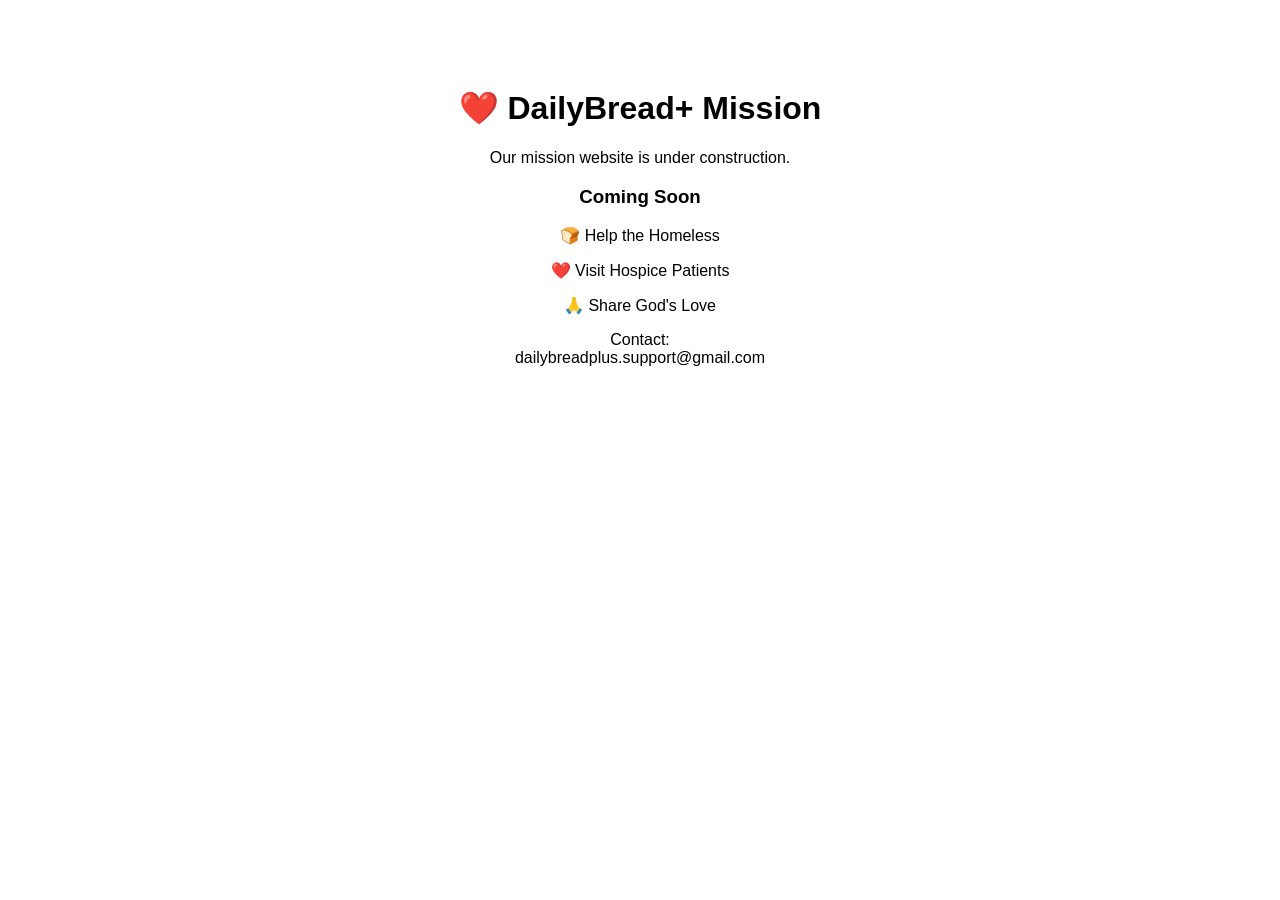
==== index.html @ 89cb9d7e "Create index.html" ====
<!DOCTYPE html>
<html>
<head>
    <title>DailyBread+ Mission</title>
</head>
<body style="font-family:Arial;text-align:center;padding:60px;">
    <h1>❤️ DailyBread+ Mission</h1>

    <p>Our mission website is under construction.</p>

    <h3>Coming Soon</h3>

    <p>🍞 Help the Homeless</p>
    <p>❤️ Visit Hospice Patients</p>
    <p>🙏 Share God's Love</p>

    <p>
        Contact:
        <br>
        dailybreadplus.support@gmail.com
    </p>
</body>
</html>
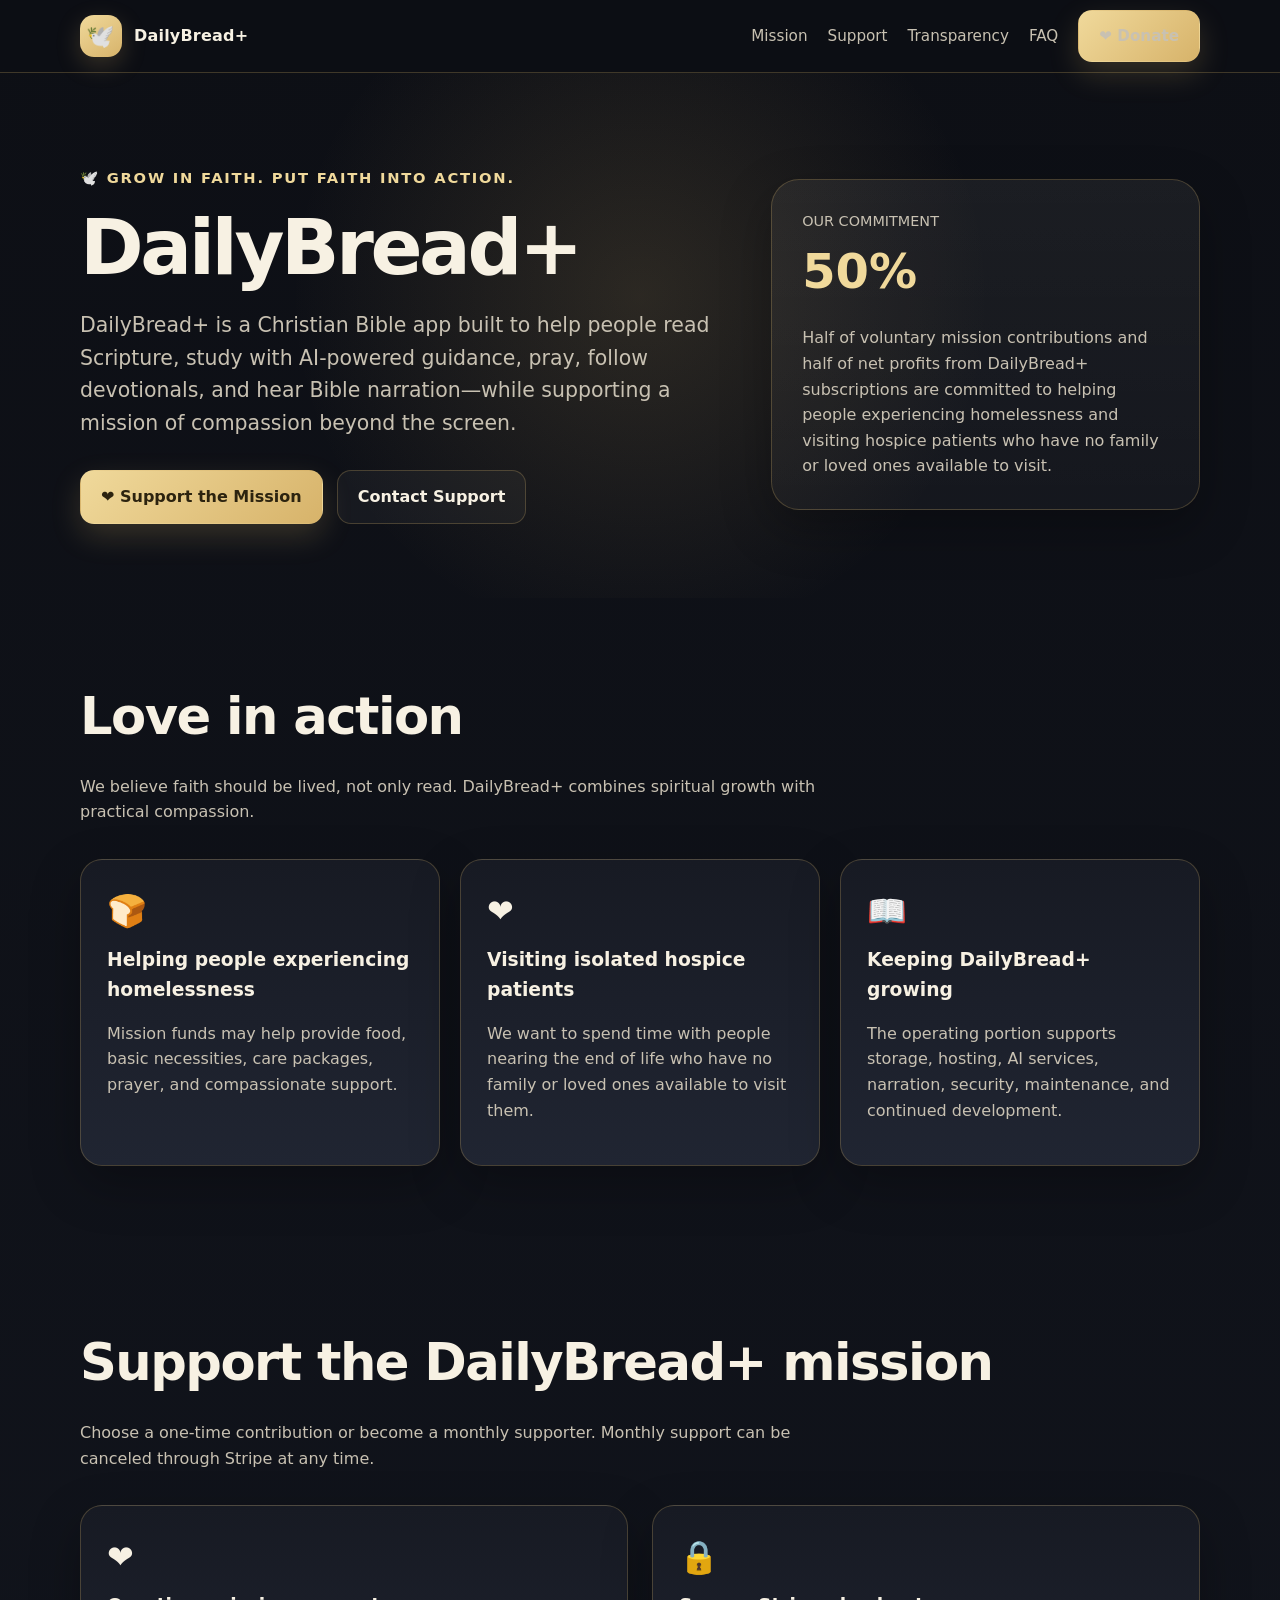
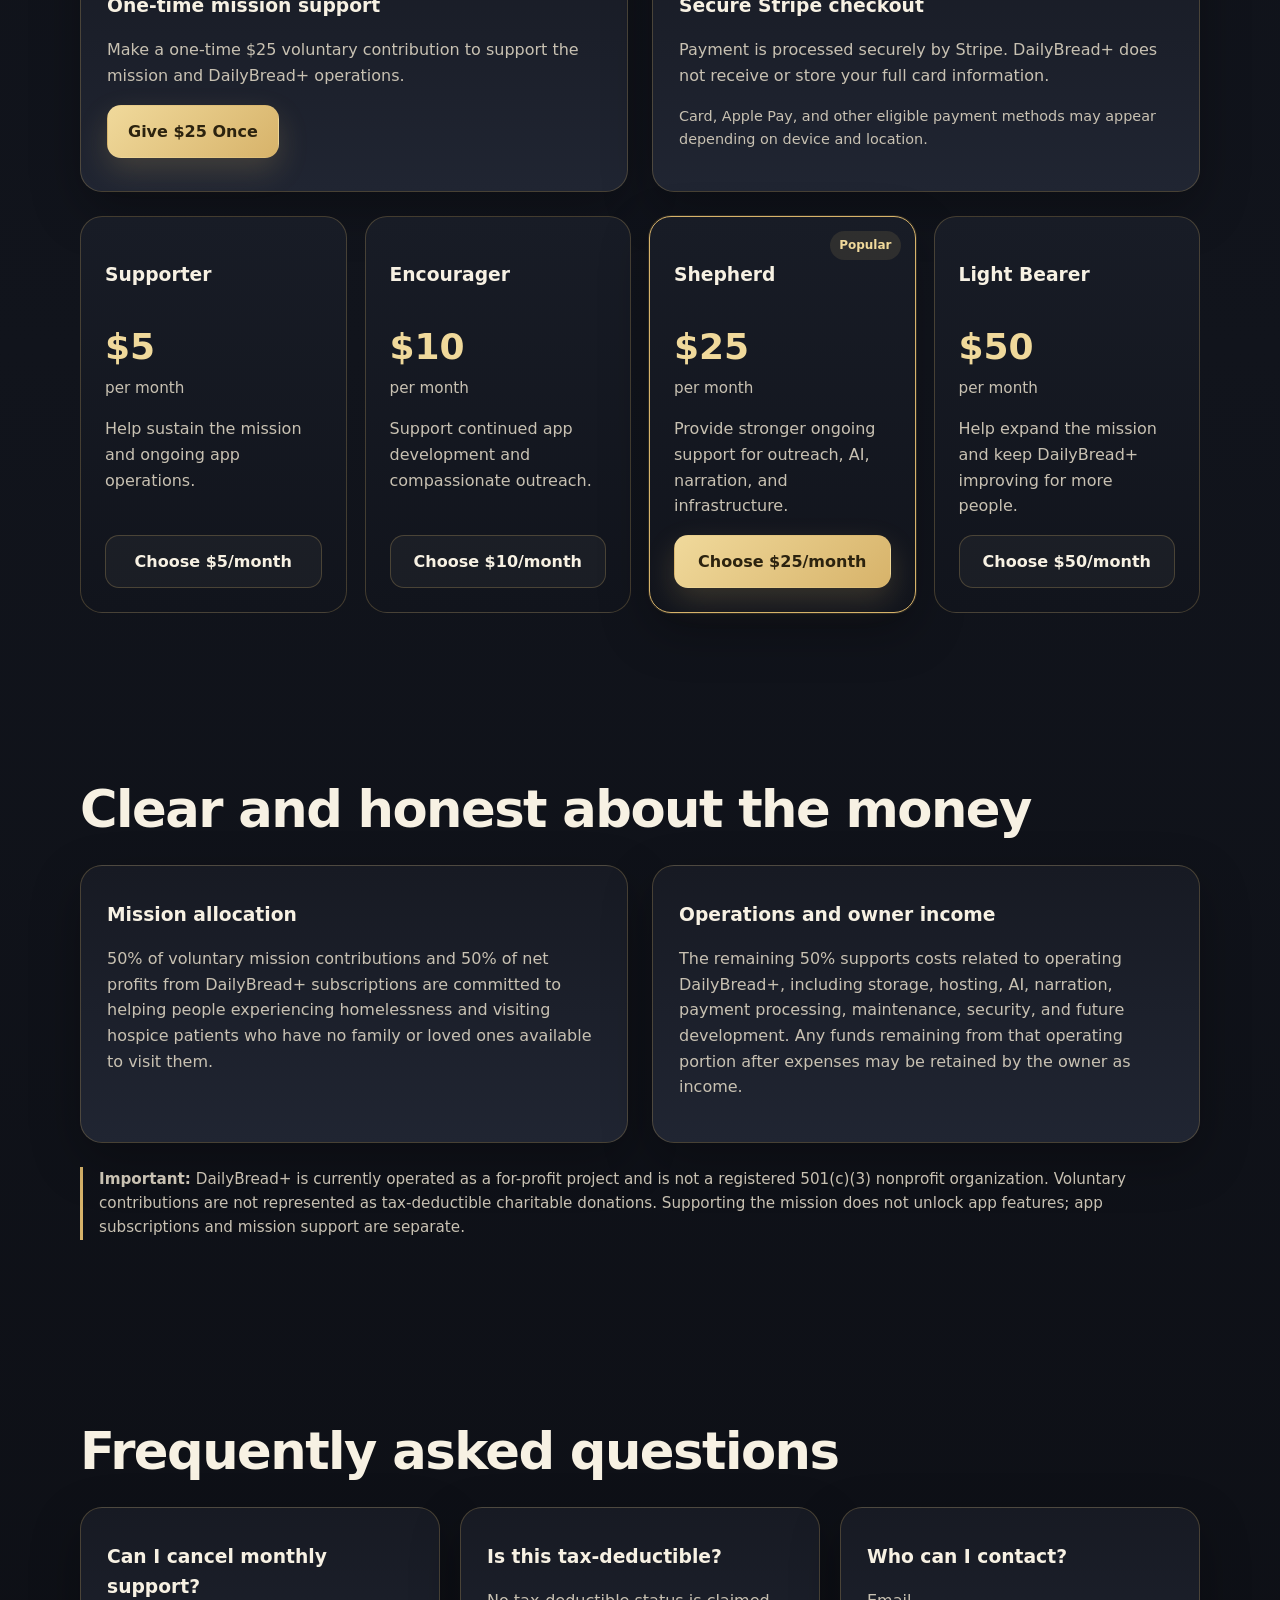
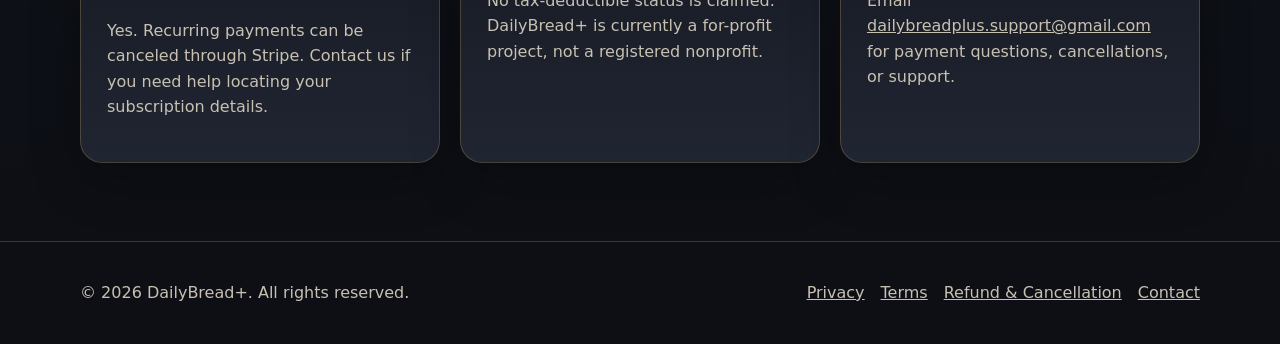
==== commit 54a53c78: "new" ====
--- a/index.html
+++ b/index.html
@@ -1,23 +1,111 @@
-<!DOCTYPE html>
-<html>
+<!doctype html>
+<html lang="en">
 <head>
-    <title>DailyBread+ Mission</title>
+  <meta charset="utf-8" />
+  <meta name="viewport" content="width=device-width,initial-scale=1" />
+  <meta name="description" content="DailyBread+ is a Christian Bible app with AI Bible study, guided devotionals, prayer tools, narration, and a mission to serve people experiencing homelessness and isolated hospice patients." />
+  <title>DailyBread+ | Faith in Action</title>
+  <link rel="stylesheet" href="styles.css" />
 </head>
-<body style="font-family:Arial;text-align:center;padding:60px;">
-    <h1>❤️ DailyBread+ Mission</h1>
+<body>
+<header class="nav">
+  <div class="container nav-inner">
+    <a class="brand" href="#top"><span class="brand-mark">🕊️</span><span>DailyBread+</span></a>
+    <nav class="nav-links" aria-label="Primary navigation">
+      <a href="#mission">Mission</a><a href="#support">Support</a><a href="#transparency">Transparency</a><a href="#faq">FAQ</a>
+      <a class="btn btn-primary" href="#support">❤️ Donate</a>
+    </nav>
+  </div>
+</header>
+<main id="top">
+  <section class="hero">
+    <div class="container hero-grid">
+      <div>
+        <div class="eyebrow">🕊️ Grow in faith. Put faith into action.</div>
+        <h1>DailyBread+</h1>
+        <p class="lead">DailyBread+ is a Christian Bible app built to help people read Scripture, study with AI-powered guidance, pray, follow devotionals, and hear Bible narration—while supporting a mission of compassion beyond the screen.</p>
+        <div class="hero-actions">
+          <a class="btn btn-primary" href="#support">❤️ Support the Mission</a>
+          <a class="btn btn-secondary" href="mailto:dailybreadplus.support@gmail.com">Contact Support</a>
+        </div>
+      </div>
+      <aside class="hero-card" aria-label="Mission commitment">
+        <div class="small">OUR COMMITMENT</div>
+        <div class="big">50%</div>
+        <p>Half of voluntary mission contributions and half of net profits from DailyBread+ subscriptions are committed to helping people experiencing homelessness and visiting hospice patients who have no family or loved ones available to visit.</p>
+      </aside>
+    </div>
+  </section>
 
-    <p>Our mission website is under construction.</p>
+  <section class="section" id="mission">
+    <div class="container">
+      <h2>Love in action</h2>
+      <p class="section-intro">We believe faith should be lived, not only read. DailyBread+ combines spiritual growth with practical compassion.</p>
+      <div class="grid-3">
+        <article class="card"><div class="icon">🍞</div><h3>Helping people experiencing homelessness</h3><p>Mission funds may help provide food, basic necessities, care packages, prayer, and compassionate support.</p></article>
+        <article class="card"><div class="icon">❤️</div><h3>Visiting isolated hospice patients</h3><p>We want to spend time with people nearing the end of life who have no family or loved ones available to visit them.</p></article>
+        <article class="card"><div class="icon">📖</div><h3>Keeping DailyBread+ growing</h3><p>The operating portion supports storage, hosting, AI services, narration, security, maintenance, and continued development.</p></article>
+      </div>
+    </div>
+  </section>
 
-    <h3>Coming Soon</h3>
+  <section class="section" id="support">
+    <div class="container">
+      <h2>Support the DailyBread+ mission</h2>
+      <p class="section-intro">Choose a one-time contribution or become a monthly supporter. Monthly support can be canceled through Stripe at any time.</p>
 
-    <p>🍞 Help the Homeless</p>
-    <p>❤️ Visit Hospice Patients</p>
-    <p>🙏 Share God's Love</p>
+      <div class="split" style="margin-bottom:24px">
+        <article class="card">
+          <div class="icon">❤️</div>
+          <h3>One-time mission support</h3>
+          <p>Make a one-time $25 voluntary contribution to support the mission and DailyBread+ operations.</p>
+          <a class="btn btn-primary" href="https://buy.stripe.com/14AfZh9ywflQ6AN3IS24005" target="_blank" rel="noopener">Give $25 Once</a>
+        </article>
+        <article class="card">
+          <div class="icon">🔒</div>
+          <h3>Secure Stripe checkout</h3>
+          <p>Payment is processed securely by Stripe. DailyBread+ does not receive or store your full card information.</p>
+          <p class="small">Card, Apple Pay, and other eligible payment methods may appear depending on device and location.</p>
+        </article>
+      </div>
 
-    <p>
-        Contact:
-        <br>
-        dailybreadplus.support@gmail.com
-    </p>
+      <div class="support-grid">
+        <article class="price-card"><h3>Supporter</h3><div class="price">$5</div><div class="period">per month</div><p>Help sustain the mission and ongoing app operations.</p><a class="btn btn-secondary" href="https://buy.stripe.com/00wbJ19yw4Hc2kx0wG24000" target="_blank" rel="noopener">Choose $5/month</a></article>
+        <article class="price-card"><h3>Encourager</h3><div class="price">$10</div><div class="period">per month</div><p>Support continued app development and compassionate outreach.</p><a class="btn btn-secondary" href="https://buy.stripe.com/5kQ7sL3a82z46AN6V424004" target="_blank" rel="noopener">Choose $10/month</a></article>
+        <article class="price-card featured"><span class="badge">Popular</span><h3>Shepherd</h3><div class="price">$25</div><div class="period">per month</div><p>Provide stronger ongoing support for outreach, AI, narration, and infrastructure.</p><a class="btn btn-primary" href="https://buy.stripe.com/9B63cv5ig4Hc8IV7Z824003" target="_blank" rel="noopener">Choose $25/month</a></article>
+        <article class="price-card"><h3>Light Bearer</h3><div class="price">$50</div><div class="period">per month</div><p>Help expand the mission and keep DailyBread+ improving for more people.</p><a class="btn btn-secondary" href="https://buy.stripe.com/00w3cv7qogpUaR3enw24001" target="_blank" rel="noopener">Choose $50/month</a></article>
+      </div>
+    </div>
+  </section>
+
+  <section class="section" id="transparency">
+    <div class="container">
+      <h2>Clear and honest about the money</h2>
+      <div class="split">
+        <article class="card"><h3>Mission allocation</h3><p>50% of voluntary mission contributions and 50% of net profits from DailyBread+ subscriptions are committed to helping people experiencing homelessness and visiting hospice patients who have no family or loved ones available to visit them.</p></article>
+        <article class="card"><h3>Operations and owner income</h3><p>The remaining 50% supports costs related to operating DailyBread+, including storage, hosting, AI, narration, payment processing, maintenance, security, and future development. Any funds remaining from that operating portion after expenses may be retained by the owner as income.</p></article>
+      </div>
+      <p class="disclosure" style="margin-top:24px"><strong>Important:</strong> DailyBread+ is currently operated as a for-profit project and is not a registered 501(c)(3) nonprofit organization. Voluntary contributions are not represented as tax-deductible charitable donations. Supporting the mission does not unlock app features; app subscriptions and mission support are separate.</p>
+    </div>
+  </section>
+
+  <section class="section" id="faq">
+    <div class="container">
+      <h2>Frequently asked questions</h2>
+      <div class="grid-3">
+        <article class="card"><h3>Can I cancel monthly support?</h3><p>Yes. Recurring payments can be canceled through Stripe. Contact us if you need help locating your subscription details.</p></article>
+        <article class="card"><h3>Is this tax-deductible?</h3><p>No tax-deductible status is claimed. DailyBread+ is currently a for-profit project, not a registered nonprofit.</p></article>
+        <article class="card"><h3>Who can I contact?</h3><p>Email <a href="mailto:dailybreadplus.support@gmail.com">dailybreadplus.support@gmail.com</a> for payment questions, cancellations, or support.</p></article>
+      </div>
+    </div>
+  </section>
+</main>
+<footer class="footer">
+  <div class="container footer-inner">
+    <div>© <span id="year"></span> DailyBread+. All rights reserved.</div>
+    <div class="footer-links"><a href="privacy.html">Privacy</a><a href="terms.html">Terms</a><a href="refunds.html">Refund & Cancellation</a><a href="mailto:dailybreadplus.support@gmail.com">Contact</a></div>
+  </div>
+</footer>
+<script src="script.js"></script>
 </body>
 </html>
--- a/styles.css
+++ b/styles.css
@@ -0,0 +1,63 @@
+:root{
+  --bg:#0f1117;
+  --panel:#171a23;
+  --panel2:#202532;
+  --text:#f7f1e3;
+  --muted:#c8c1b2;
+  --gold:#d7b36a;
+  --gold2:#f0d99b;
+  --line:rgba(215,179,106,.25);
+  --danger:#ffb4a2;
+  --shadow:0 18px 50px rgba(0,0,0,.28);
+}
+*{box-sizing:border-box}
+html{scroll-behavior:smooth}
+body{margin:0;font-family:Inter,ui-sans-serif,system-ui,-apple-system,BlinkMacSystemFont,"Segoe UI",sans-serif;background:linear-gradient(180deg,#0d0f15 0%,#11141c 55%,#0d0f15 100%);color:var(--text);line-height:1.6}
+a{color:inherit}
+.container{width:min(1120px,calc(100% - 32px));margin:auto}
+.nav{position:sticky;top:0;z-index:20;background:rgba(13,15,21,.88);backdrop-filter:blur(14px);border-bottom:1px solid var(--line)}
+.nav-inner{display:flex;align-items:center;justify-content:space-between;min-height:72px;gap:20px}
+.brand{display:flex;align-items:center;gap:12px;text-decoration:none;font-weight:800;letter-spacing:.2px}
+.brand-mark{width:42px;height:42px;border-radius:14px;display:grid;place-items:center;background:linear-gradient(145deg,var(--gold2),var(--gold));color:#3a2d13;font-size:23px;box-shadow:0 8px 24px rgba(215,179,106,.22)}
+.nav-links{display:flex;gap:20px;align-items:center}
+.nav-links a{text-decoration:none;color:var(--muted);font-size:.95rem}
+.nav-links a:hover{color:var(--text)}
+.btn{display:inline-flex;align-items:center;justify-content:center;gap:9px;padding:13px 20px;border-radius:14px;text-decoration:none;font-weight:800;border:1px solid transparent;transition:.2s transform,.2s background,.2s border-color}
+.btn:hover{transform:translateY(-2px)}
+.btn-primary{background:linear-gradient(135deg,var(--gold2),var(--gold));color:#2c230f;box-shadow:0 12px 30px rgba(215,179,106,.2)}
+.btn-secondary{background:rgba(255,255,255,.04);border-color:var(--line);color:var(--text)}
+.hero{padding:92px 0 74px;position:relative;overflow:hidden}
+.hero:before{content:"";position:absolute;inset:-30% auto auto 50%;transform:translateX(-50%);width:760px;height:760px;border-radius:50%;background:radial-gradient(circle,rgba(215,179,106,.15),transparent 65%);pointer-events:none}
+.hero-grid{display:grid;grid-template-columns:1.2fr .8fr;gap:48px;align-items:center;position:relative}
+.eyebrow{display:inline-flex;align-items:center;gap:8px;color:var(--gold2);font-weight:800;font-size:.92rem;text-transform:uppercase;letter-spacing:.12em}
+h1{font-size:clamp(2.6rem,6vw,5.6rem);line-height:1.02;margin:18px 0 22px;letter-spacing:-.045em}
+.lead{font-size:clamp(1.06rem,2vw,1.28rem);color:var(--muted);max-width:760px}
+.hero-actions{display:flex;flex-wrap:wrap;gap:14px;margin-top:30px}
+.hero-card{background:linear-gradient(180deg,rgba(255,255,255,.06),rgba(255,255,255,.03));border:1px solid var(--line);border-radius:28px;padding:30px;box-shadow:var(--shadow)}
+.hero-card .big{font-size:3rem;font-weight:900;color:var(--gold2)}
+.hero-card p{color:var(--muted);margin-bottom:0}
+.section{padding:78px 0}
+.section h2{font-size:clamp(2rem,4vw,3.2rem);margin:0 0 14px;letter-spacing:-.03em}
+.section-intro{color:var(--muted);max-width:760px;margin-bottom:34px}
+.grid-3{display:grid;grid-template-columns:repeat(3,1fr);gap:20px}
+.card{background:linear-gradient(180deg,var(--panel),var(--panel2));border:1px solid var(--line);border-radius:22px;padding:26px;box-shadow:var(--shadow)}
+.card h3{margin-top:8px;margin-bottom:8px}
+.card p{color:var(--muted)}
+.icon{font-size:2rem}
+.notice{border:1px solid rgba(215,179,106,.4);background:rgba(215,179,106,.08);border-radius:18px;padding:18px 20px;color:#f4e7c5}
+.split{display:grid;grid-template-columns:1fr 1fr;gap:24px}
+.support-grid{display:grid;grid-template-columns:repeat(4,1fr);gap:18px}
+.price-card{position:relative;background:linear-gradient(180deg,#181c26,#11141c);border:1px solid var(--line);border-radius:22px;padding:24px;display:flex;flex-direction:column;min-height:310px}
+.price-card.featured{border-color:var(--gold);box-shadow:0 0 0 1px rgba(215,179,106,.15),var(--shadow)}
+.badge{position:absolute;top:14px;right:14px;padding:5px 9px;border-radius:999px;background:rgba(215,179,106,.12);color:var(--gold2);font-size:.75rem;font-weight:800}
+.price{font-size:2.25rem;font-weight:900;margin:10px 0 0;color:var(--gold2)}
+.period{color:var(--muted);font-size:.95rem}
+.price-card p{color:var(--muted);flex:1}
+.disclosure{font-size:.95rem;color:var(--muted);border-left:3px solid var(--gold);padding-left:16px}
+.footer{border-top:1px solid var(--line);padding:38px 0;color:var(--muted)}
+.footer-inner{display:flex;justify-content:space-between;gap:24px;flex-wrap:wrap}
+.footer-links{display:flex;gap:16px;flex-wrap:wrap}
+.legal{padding:70px 0}.legal h1{font-size:clamp(2.2rem,5vw,4rem)}.legal h2{margin-top:36px}.legal p,.legal li{color:var(--muted)}
+.small{font-size:.9rem;color:var(--muted)}
+@media (max-width:920px){.hero-grid,.split{grid-template-columns:1fr}.support-grid{grid-template-columns:repeat(2,1fr)}.grid-3{grid-template-columns:1fr}.nav-links a:not(.btn){display:none}}
+@media (max-width:620px){.support-grid{grid-template-columns:1fr}.hero{padding-top:64px}.hero-actions{flex-direction:column}.btn{width:100%}.nav-inner{min-height:64px}.hero-card{padding:22px}}
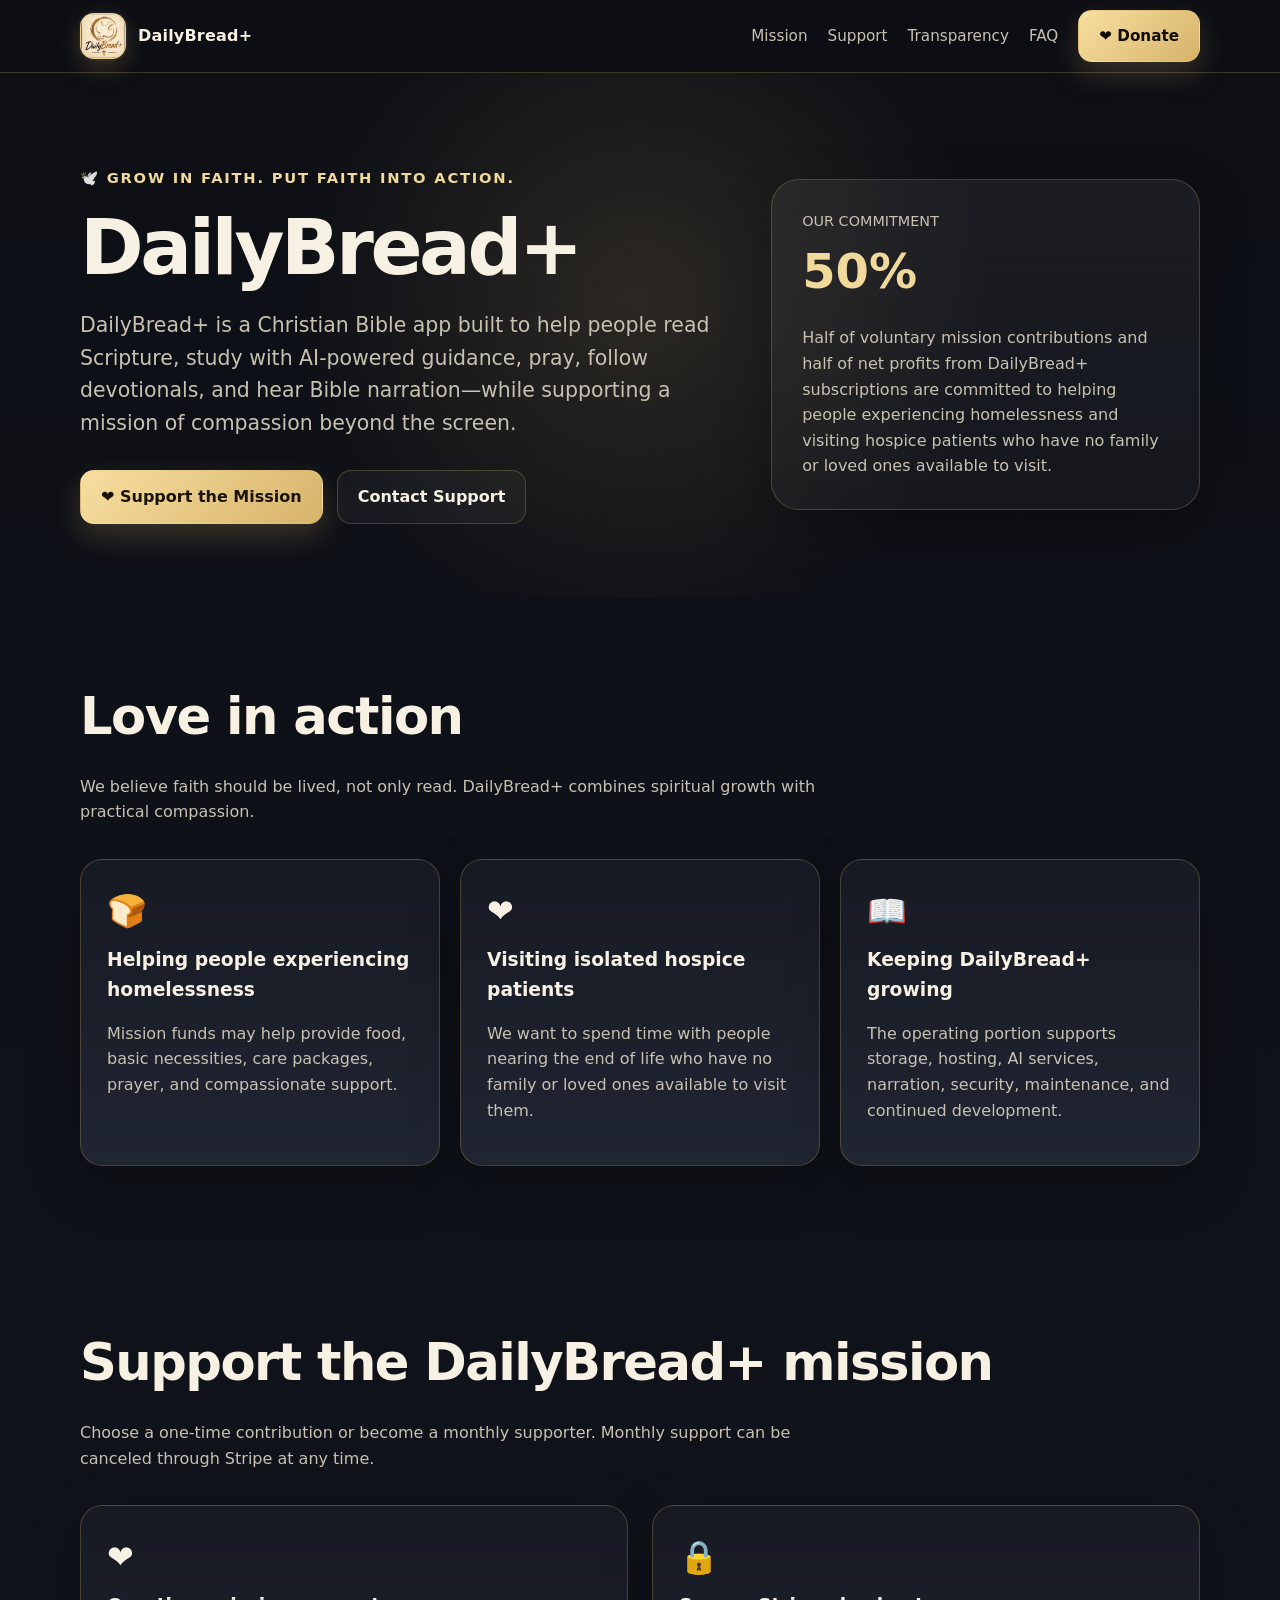
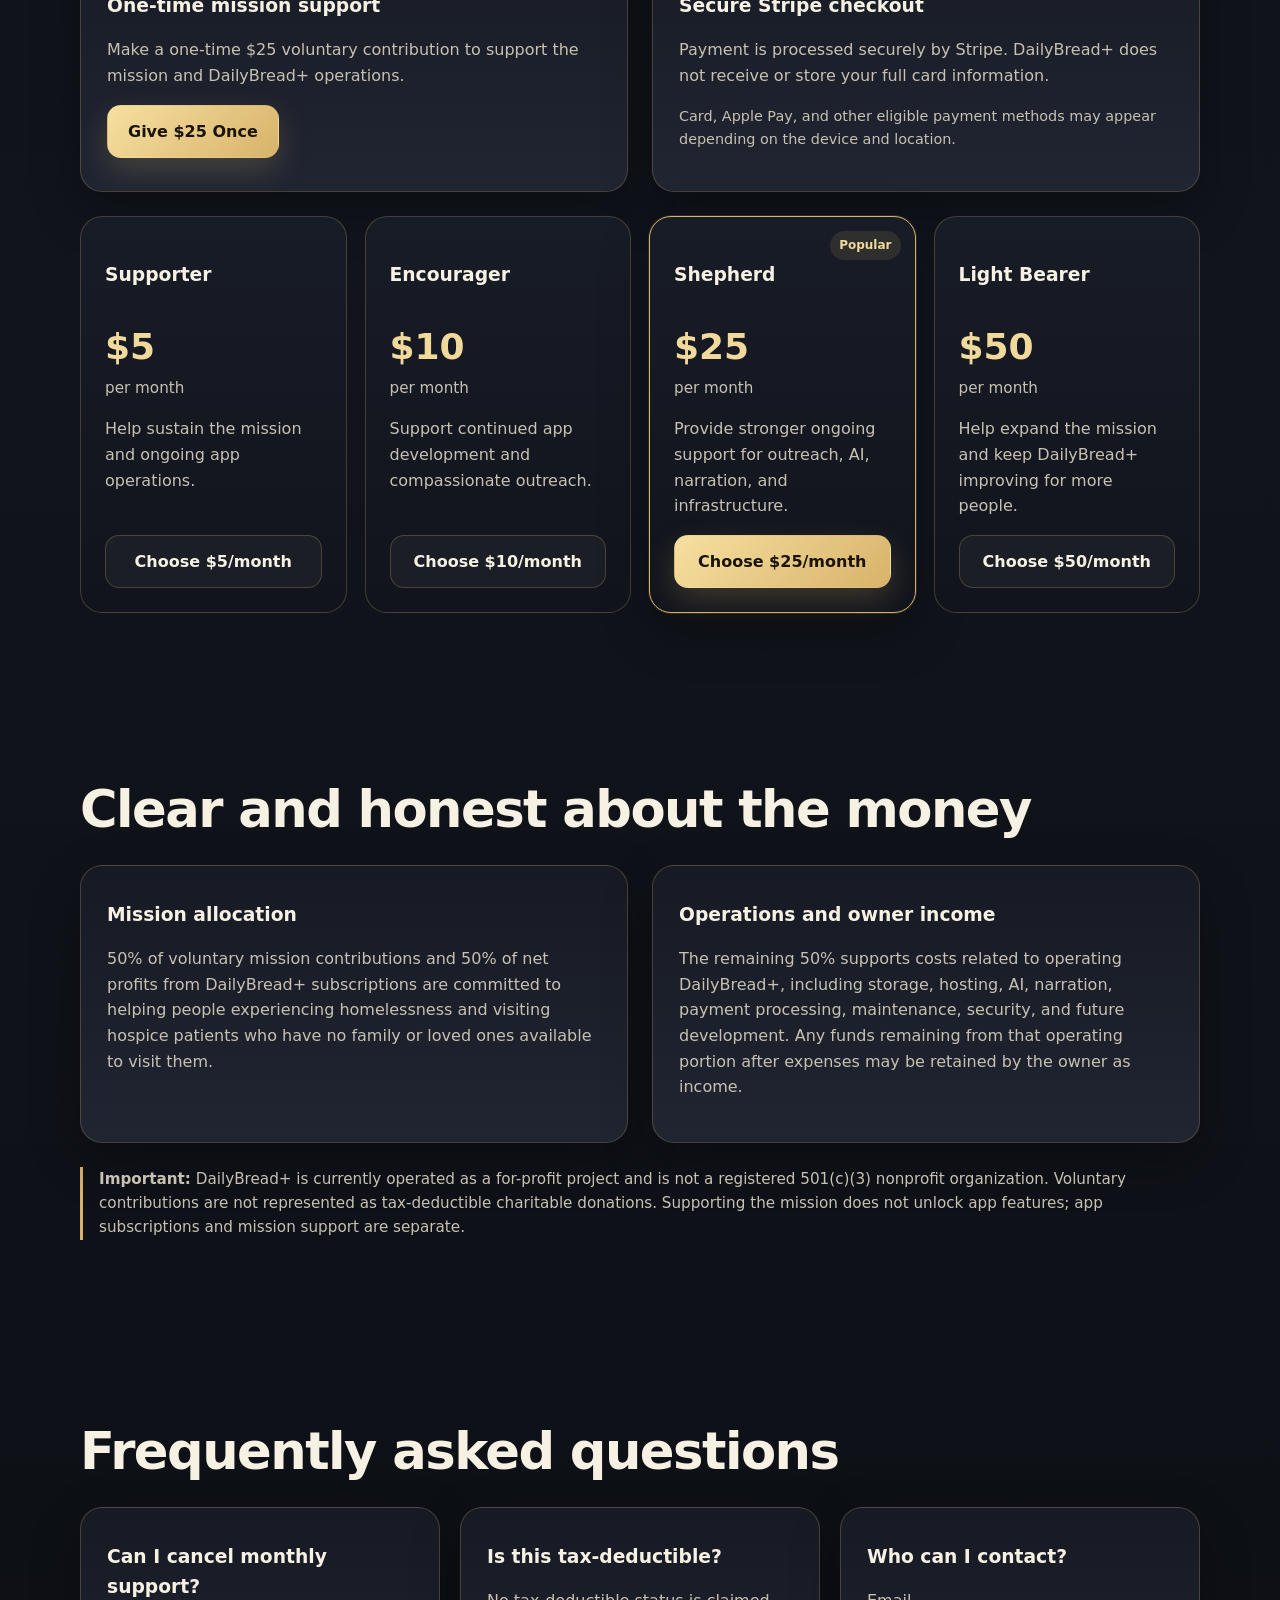
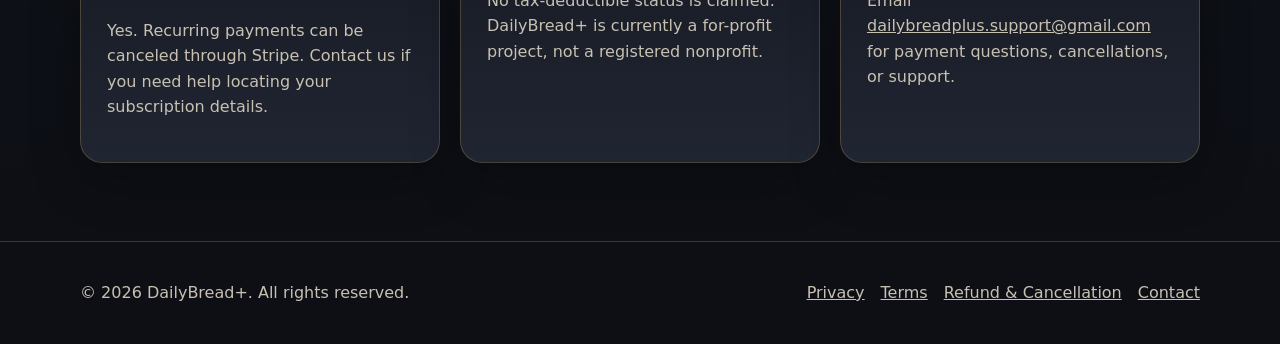
==== commit 338ca68b: "new" ====
--- a/index.html
+++ b/index.html
@@ -2,110 +2,398 @@
 <html lang="en">
 <head>
   <meta charset="utf-8" />
-  <meta name="viewport" content="width=device-width,initial-scale=1" />
-  <meta name="description" content="DailyBread+ is a Christian Bible app with AI Bible study, guided devotionals, prayer tools, narration, and a mission to serve people experiencing homelessness and isolated hospice patients." />
+
+  <meta
+    name="viewport"
+    content="width=device-width, initial-scale=1"
+  />
+
+  <meta
+    name="description"
+    content="DailyBread+ is a Christian Bible app with AI Bible study, guided devotionals, prayer tools, narration, and a mission to serve people experiencing homelessness and isolated hospice patients."
+  />
+
   <title>DailyBread+ | Faith in Action</title>
+
+  <link rel="icon" type="image/png" href="assets/dailybreadplus-icon.png" />
+  <link rel="apple-touch-icon" href="assets/dailybreadplus-icon.png" />
+
   <link rel="stylesheet" href="styles.css" />
 </head>
+
 <body>
 <header class="nav">
   <div class="container nav-inner">
-    <a class="brand" href="#top"><span class="brand-mark">🕊️</span><span>DailyBread+</span></a>
+
+    <a class="brand" href="#top" aria-label="DailyBread+ home">
+      <img
+        class="brand-logo"
+        src="assets/dailybreadplus-icon.png"
+        alt="DailyBread+ app icon"
+      />
+
+      <span>DailyBread+</span>
+    </a>
+
     <nav class="nav-links" aria-label="Primary navigation">
-      <a href="#mission">Mission</a><a href="#support">Support</a><a href="#transparency">Transparency</a><a href="#faq">FAQ</a>
-      <a class="btn btn-primary" href="#support">❤️ Donate</a>
+      <a href="#mission">Mission</a>
+      <a href="#support">Support</a>
+      <a href="#transparency">Transparency</a>
+      <a href="#faq">FAQ</a>
+
+      <a class="btn btn-primary nav-donate-button" href="#support">
+        ❤️ Donate
+      </a>
     </nav>
+
   </div>
 </header>
+
 <main id="top">
+
   <section class="hero">
     <div class="container hero-grid">
+
       <div>
-        <div class="eyebrow">🕊️ Grow in faith. Put faith into action.</div>
+        <div class="eyebrow">
+          🕊️ Grow in faith. Put faith into action.
+        </div>
+
         <h1>DailyBread+</h1>
-        <p class="lead">DailyBread+ is a Christian Bible app built to help people read Scripture, study with AI-powered guidance, pray, follow devotionals, and hear Bible narration—while supporting a mission of compassion beyond the screen.</p>
+
+        <p class="lead">
+          DailyBread+ is a Christian Bible app built to help people read
+          Scripture, study with AI-powered guidance, pray, follow devotionals,
+          and hear Bible narration—while supporting a mission of compassion
+          beyond the screen.
+        </p>
+
         <div class="hero-actions">
-          <a class="btn btn-primary" href="#support">❤️ Support the Mission</a>
-          <a class="btn btn-secondary" href="mailto:dailybreadplus.support@gmail.com">Contact Support</a>
+          <a class="btn btn-primary" href="#support">
+            ❤️ Support the Mission
+          </a>
+
+          <a
+            class="btn btn-secondary"
+            href="mailto:dailybreadplus.support@gmail.com"
+          >
+            Contact Support
+          </a>
         </div>
       </div>
+
       <aside class="hero-card" aria-label="Mission commitment">
         <div class="small">OUR COMMITMENT</div>
+
         <div class="big">50%</div>
-        <p>Half of voluntary mission contributions and half of net profits from DailyBread+ subscriptions are committed to helping people experiencing homelessness and visiting hospice patients who have no family or loved ones available to visit.</p>
+
+        <p>
+          Half of voluntary mission contributions and half of net profits
+          from DailyBread+ subscriptions are committed to helping people
+          experiencing homelessness and visiting hospice patients who have
+          no family or loved ones available to visit.
+        </p>
       </aside>
+
     </div>
   </section>
 
   <section class="section" id="mission">
     <div class="container">
+
       <h2>Love in action</h2>
-      <p class="section-intro">We believe faith should be lived, not only read. DailyBread+ combines spiritual growth with practical compassion.</p>
+
+      <p class="section-intro">
+        We believe faith should be lived, not only read. DailyBread+ combines
+        spiritual growth with practical compassion.
+      </p>
+
       <div class="grid-3">
-        <article class="card"><div class="icon">🍞</div><h3>Helping people experiencing homelessness</h3><p>Mission funds may help provide food, basic necessities, care packages, prayer, and compassionate support.</p></article>
-        <article class="card"><div class="icon">❤️</div><h3>Visiting isolated hospice patients</h3><p>We want to spend time with people nearing the end of life who have no family or loved ones available to visit them.</p></article>
-        <article class="card"><div class="icon">📖</div><h3>Keeping DailyBread+ growing</h3><p>The operating portion supports storage, hosting, AI services, narration, security, maintenance, and continued development.</p></article>
+
+        <article class="card">
+          <div class="icon">🍞</div>
+
+          <h3>Helping people experiencing homelessness</h3>
+
+          <p>
+            Mission funds may help provide food, basic necessities, care
+            packages, prayer, and compassionate support.
+          </p>
+        </article>
+
+        <article class="card">
+          <div class="icon">❤️</div>
+
+          <h3>Visiting isolated hospice patients</h3>
+
+          <p>
+            We want to spend time with people nearing the end of life who have
+            no family or loved ones available to visit them.
+          </p>
+        </article>
+
+        <article class="card">
+          <div class="icon">📖</div>
+
+          <h3>Keeping DailyBread+ growing</h3>
+
+          <p>
+            The operating portion supports storage, hosting, AI services,
+            narration, security, maintenance, and continued development.
+          </p>
+        </article>
+
       </div>
     </div>
   </section>
 
   <section class="section" id="support">
     <div class="container">
+
       <h2>Support the DailyBread+ mission</h2>
-      <p class="section-intro">Choose a one-time contribution or become a monthly supporter. Monthly support can be canceled through Stripe at any time.</p>
-
-      <div class="split" style="margin-bottom:24px">
+
+      <p class="section-intro">
+        Choose a one-time contribution or become a monthly supporter.
+        Monthly support can be canceled through Stripe at any time.
+      </p>
+
+      <div class="split support-top">
+
         <article class="card">
           <div class="icon">❤️</div>
+
           <h3>One-time mission support</h3>
-          <p>Make a one-time $25 voluntary contribution to support the mission and DailyBread+ operations.</p>
-          <a class="btn btn-primary" href="https://buy.stripe.com/14AfZh9ywflQ6AN3IS24005" target="_blank" rel="noopener">Give $25 Once</a>
-        </article>
+
+          <p>
+            Make a one-time $25 voluntary contribution to support the mission
+            and DailyBread+ operations.
+          </p>
+
+          <a
+            class="btn btn-primary"
+            href="https://buy.stripe.com/14AfZh9ywflQ6AN3IS24005"
+            target="_blank"
+            rel="noopener noreferrer"
+          >
+            Give $25 Once
+          </a>
+        </article>
+
         <article class="card">
           <div class="icon">🔒</div>
+
           <h3>Secure Stripe checkout</h3>
-          <p>Payment is processed securely by Stripe. DailyBread+ does not receive or store your full card information.</p>
-          <p class="small">Card, Apple Pay, and other eligible payment methods may appear depending on device and location.</p>
-        </article>
+
+          <p>
+            Payment is processed securely by Stripe. DailyBread+ does not
+            receive or store your full card information.
+          </p>
+
+          <p class="small">
+            Card, Apple Pay, and other eligible payment methods may appear
+            depending on the device and location.
+          </p>
+        </article>
+
       </div>
 
       <div class="support-grid">
-        <article class="price-card"><h3>Supporter</h3><div class="price">$5</div><div class="period">per month</div><p>Help sustain the mission and ongoing app operations.</p><a class="btn btn-secondary" href="https://buy.stripe.com/00wbJ19yw4Hc2kx0wG24000" target="_blank" rel="noopener">Choose $5/month</a></article>
-        <article class="price-card"><h3>Encourager</h3><div class="price">$10</div><div class="period">per month</div><p>Support continued app development and compassionate outreach.</p><a class="btn btn-secondary" href="https://buy.stripe.com/5kQ7sL3a82z46AN6V424004" target="_blank" rel="noopener">Choose $10/month</a></article>
-        <article class="price-card featured"><span class="badge">Popular</span><h3>Shepherd</h3><div class="price">$25</div><div class="period">per month</div><p>Provide stronger ongoing support for outreach, AI, narration, and infrastructure.</p><a class="btn btn-primary" href="https://buy.stripe.com/9B63cv5ig4Hc8IV7Z824003" target="_blank" rel="noopener">Choose $25/month</a></article>
-        <article class="price-card"><h3>Light Bearer</h3><div class="price">$50</div><div class="period">per month</div><p>Help expand the mission and keep DailyBread+ improving for more people.</p><a class="btn btn-secondary" href="https://buy.stripe.com/00w3cv7qogpUaR3enw24001" target="_blank" rel="noopener">Choose $50/month</a></article>
+
+        <article class="price-card">
+          <h3>Supporter</h3>
+
+          <div class="price">$5</div>
+          <div class="period">per month</div>
+
+          <p>
+            Help sustain the mission and ongoing app operations.
+          </p>
+
+          <a
+            class="btn btn-secondary"
+            href="https://buy.stripe.com/00wbJ19yw4Hc2kx0wG24000"
+            target="_blank"
+            rel="noopener noreferrer"
+          >
+            Choose $5/month
+          </a>
+        </article>
+
+        <article class="price-card">
+          <h3>Encourager</h3>
+
+          <div class="price">$10</div>
+          <div class="period">per month</div>
+
+          <p>
+            Support continued app development and compassionate outreach.
+          </p>
+
+          <a
+            class="btn btn-secondary"
+            href="https://buy.stripe.com/5kQ7sL3a82z46AN6V424004"
+            target="_blank"
+            rel="noopener noreferrer"
+          >
+            Choose $10/month
+          </a>
+        </article>
+
+        <article class="price-card featured">
+          <span class="badge">Popular</span>
+
+          <h3>Shepherd</h3>
+
+          <div class="price">$25</div>
+          <div class="period">per month</div>
+
+          <p>
+            Provide stronger ongoing support for outreach, AI, narration,
+            and infrastructure.
+          </p>
+
+          <a
+            class="btn btn-primary"
+            href="https://buy.stripe.com/9B63cv5ig4Hc8IV7Z824003"
+            target="_blank"
+            rel="noopener noreferrer"
+          >
+            Choose $25/month
+          </a>
+        </article>
+
+        <article class="price-card">
+          <h3>Light Bearer</h3>
+
+          <div class="price">$50</div>
+          <div class="period">per month</div>
+
+          <p>
+            Help expand the mission and keep DailyBread+ improving for more
+            people.
+          </p>
+
+          <a
+            class="btn btn-secondary"
+            href="https://buy.stripe.com/00w3cv7qogpUaR3enw24001"
+            target="_blank"
+            rel="noopener noreferrer"
+          >
+            Choose $50/month
+          </a>
+        </article>
+
       </div>
     </div>
   </section>
 
   <section class="section" id="transparency">
     <div class="container">
+
       <h2>Clear and honest about the money</h2>
+
       <div class="split">
-        <article class="card"><h3>Mission allocation</h3><p>50% of voluntary mission contributions and 50% of net profits from DailyBread+ subscriptions are committed to helping people experiencing homelessness and visiting hospice patients who have no family or loved ones available to visit them.</p></article>
-        <article class="card"><h3>Operations and owner income</h3><p>The remaining 50% supports costs related to operating DailyBread+, including storage, hosting, AI, narration, payment processing, maintenance, security, and future development. Any funds remaining from that operating portion after expenses may be retained by the owner as income.</p></article>
-      </div>
-      <p class="disclosure" style="margin-top:24px"><strong>Important:</strong> DailyBread+ is currently operated as a for-profit project and is not a registered 501(c)(3) nonprofit organization. Voluntary contributions are not represented as tax-deductible charitable donations. Supporting the mission does not unlock app features; app subscriptions and mission support are separate.</p>
+
+        <article class="card">
+          <h3>Mission allocation</h3>
+
+          <p>
+            50% of voluntary mission contributions and 50% of net profits
+            from DailyBread+ subscriptions are committed to helping people
+            experiencing homelessness and visiting hospice patients who have
+            no family or loved ones available to visit them.
+          </p>
+        </article>
+
+        <article class="card">
+          <h3>Operations and owner income</h3>
+
+          <p>
+            The remaining 50% supports costs related to operating DailyBread+,
+            including storage, hosting, AI, narration, payment processing,
+            maintenance, security, and future development. Any funds remaining
+            from that operating portion after expenses may be retained by the
+            owner as income.
+          </p>
+        </article>
+
+      </div>
+
+      <p class="disclosure transparency-notice">
+        <strong>Important:</strong>
+        DailyBread+ is currently operated as a for-profit project and is not a
+        registered 501(c)(3) nonprofit organization. Voluntary contributions
+        are not represented as tax-deductible charitable donations. Supporting
+        the mission does not unlock app features; app subscriptions and mission
+        support are separate.
+      </p>
+
     </div>
   </section>
 
   <section class="section" id="faq">
     <div class="container">
+
       <h2>Frequently asked questions</h2>
+
       <div class="grid-3">
-        <article class="card"><h3>Can I cancel monthly support?</h3><p>Yes. Recurring payments can be canceled through Stripe. Contact us if you need help locating your subscription details.</p></article>
-        <article class="card"><h3>Is this tax-deductible?</h3><p>No tax-deductible status is claimed. DailyBread+ is currently a for-profit project, not a registered nonprofit.</p></article>
-        <article class="card"><h3>Who can I contact?</h3><p>Email <a href="mailto:dailybreadplus.support@gmail.com">dailybreadplus.support@gmail.com</a> for payment questions, cancellations, or support.</p></article>
-      </div>
-    </div>
-  </section>
+
+        <article class="card">
+          <h3>Can I cancel monthly support?</h3>
+
+          <p>
+            Yes. Recurring payments can be canceled through Stripe. Contact us
+            if you need help locating your subscription details.
+          </p>
+        </article>
+
+        <article class="card">
+          <h3>Is this tax-deductible?</h3>
+
+          <p>
+            No tax-deductible status is claimed. DailyBread+ is currently a
+            for-profit project, not a registered nonprofit.
+          </p>
+        </article>
+
+        <article class="card">
+          <h3>Who can I contact?</h3>
+
+          <p>
+            Email
+            <a href="mailto:dailybreadplus.support@gmail.com">
+              dailybreadplus.support@gmail.com
+            </a>
+            for payment questions, cancellations, or support.
+          </p>
+        </article>
+
+      </div>
+    </div>
+  </section>
+
 </main>
+
 <footer class="footer">
   <div class="container footer-inner">
-    <div>© <span id="year"></span> DailyBread+. All rights reserved.</div>
-    <div class="footer-links"><a href="privacy.html">Privacy</a><a href="terms.html">Terms</a><a href="refunds.html">Refund & Cancellation</a><a href="mailto:dailybreadplus.support@gmail.com">Contact</a></div>
+
+    <div>
+      © <span id="year"></span> DailyBread+. All rights reserved.
+    </div>
+
+    <div class="footer-links">
+      <a href="privacy.html">Privacy</a>
+      <a href="terms.html">Terms</a>
+      <a href="refunds.html">Refund & Cancellation</a>
+
+      <a href="mailto:dailybreadplus.support@gmail.com">
+        Contact
+      </a>
+    </div>
+
   </div>
 </footer>
+
 <script src="script.js"></script>
 </body>
-</html>
+</html>
--- a/styles.css
+++ b/styles.css
@@ -1,63 +1,565 @@
-:root{
-  --bg:#0f1117;
-  --panel:#171a23;
-  --panel2:#202532;
-  --text:#f7f1e3;
-  --muted:#c8c1b2;
-  --gold:#d7b36a;
-  --gold2:#f0d99b;
-  --line:rgba(215,179,106,.25);
-  --danger:#ffb4a2;
-  --shadow:0 18px 50px rgba(0,0,0,.28);
-}
-*{box-sizing:border-box}
-html{scroll-behavior:smooth}
-body{margin:0;font-family:Inter,ui-sans-serif,system-ui,-apple-system,BlinkMacSystemFont,"Segoe UI",sans-serif;background:linear-gradient(180deg,#0d0f15 0%,#11141c 55%,#0d0f15 100%);color:var(--text);line-height:1.6}
-a{color:inherit}
-.container{width:min(1120px,calc(100% - 32px));margin:auto}
-.nav{position:sticky;top:0;z-index:20;background:rgba(13,15,21,.88);backdrop-filter:blur(14px);border-bottom:1px solid var(--line)}
-.nav-inner{display:flex;align-items:center;justify-content:space-between;min-height:72px;gap:20px}
-.brand{display:flex;align-items:center;gap:12px;text-decoration:none;font-weight:800;letter-spacing:.2px}
-.brand-mark{width:42px;height:42px;border-radius:14px;display:grid;place-items:center;background:linear-gradient(145deg,var(--gold2),var(--gold));color:#3a2d13;font-size:23px;box-shadow:0 8px 24px rgba(215,179,106,.22)}
-.nav-links{display:flex;gap:20px;align-items:center}
-.nav-links a{text-decoration:none;color:var(--muted);font-size:.95rem}
-.nav-links a:hover{color:var(--text)}
-.btn{display:inline-flex;align-items:center;justify-content:center;gap:9px;padding:13px 20px;border-radius:14px;text-decoration:none;font-weight:800;border:1px solid transparent;transition:.2s transform,.2s background,.2s border-color}
-.btn:hover{transform:translateY(-2px)}
-.btn-primary{background:linear-gradient(135deg,var(--gold2),var(--gold));color:#2c230f;box-shadow:0 12px 30px rgba(215,179,106,.2)}
-.btn-secondary{background:rgba(255,255,255,.04);border-color:var(--line);color:var(--text)}
-.hero{padding:92px 0 74px;position:relative;overflow:hidden}
-.hero:before{content:"";position:absolute;inset:-30% auto auto 50%;transform:translateX(-50%);width:760px;height:760px;border-radius:50%;background:radial-gradient(circle,rgba(215,179,106,.15),transparent 65%);pointer-events:none}
-.hero-grid{display:grid;grid-template-columns:1.2fr .8fr;gap:48px;align-items:center;position:relative}
-.eyebrow{display:inline-flex;align-items:center;gap:8px;color:var(--gold2);font-weight:800;font-size:.92rem;text-transform:uppercase;letter-spacing:.12em}
-h1{font-size:clamp(2.6rem,6vw,5.6rem);line-height:1.02;margin:18px 0 22px;letter-spacing:-.045em}
-.lead{font-size:clamp(1.06rem,2vw,1.28rem);color:var(--muted);max-width:760px}
-.hero-actions{display:flex;flex-wrap:wrap;gap:14px;margin-top:30px}
-.hero-card{background:linear-gradient(180deg,rgba(255,255,255,.06),rgba(255,255,255,.03));border:1px solid var(--line);border-radius:28px;padding:30px;box-shadow:var(--shadow)}
-.hero-card .big{font-size:3rem;font-weight:900;color:var(--gold2)}
-.hero-card p{color:var(--muted);margin-bottom:0}
-.section{padding:78px 0}
-.section h2{font-size:clamp(2rem,4vw,3.2rem);margin:0 0 14px;letter-spacing:-.03em}
-.section-intro{color:var(--muted);max-width:760px;margin-bottom:34px}
-.grid-3{display:grid;grid-template-columns:repeat(3,1fr);gap:20px}
-.card{background:linear-gradient(180deg,var(--panel),var(--panel2));border:1px solid var(--line);border-radius:22px;padding:26px;box-shadow:var(--shadow)}
-.card h3{margin-top:8px;margin-bottom:8px}
-.card p{color:var(--muted)}
-.icon{font-size:2rem}
-.notice{border:1px solid rgba(215,179,106,.4);background:rgba(215,179,106,.08);border-radius:18px;padding:18px 20px;color:#f4e7c5}
-.split{display:grid;grid-template-columns:1fr 1fr;gap:24px}
-.support-grid{display:grid;grid-template-columns:repeat(4,1fr);gap:18px}
-.price-card{position:relative;background:linear-gradient(180deg,#181c26,#11141c);border:1px solid var(--line);border-radius:22px;padding:24px;display:flex;flex-direction:column;min-height:310px}
-.price-card.featured{border-color:var(--gold);box-shadow:0 0 0 1px rgba(215,179,106,.15),var(--shadow)}
-.badge{position:absolute;top:14px;right:14px;padding:5px 9px;border-radius:999px;background:rgba(215,179,106,.12);color:var(--gold2);font-size:.75rem;font-weight:800}
-.price{font-size:2.25rem;font-weight:900;margin:10px 0 0;color:var(--gold2)}
-.period{color:var(--muted);font-size:.95rem}
-.price-card p{color:var(--muted);flex:1}
-.disclosure{font-size:.95rem;color:var(--muted);border-left:3px solid var(--gold);padding-left:16px}
-.footer{border-top:1px solid var(--line);padding:38px 0;color:var(--muted)}
-.footer-inner{display:flex;justify-content:space-between;gap:24px;flex-wrap:wrap}
-.footer-links{display:flex;gap:16px;flex-wrap:wrap}
-.legal{padding:70px 0}.legal h1{font-size:clamp(2.2rem,5vw,4rem)}.legal h2{margin-top:36px}.legal p,.legal li{color:var(--muted)}
-.small{font-size:.9rem;color:var(--muted)}
-@media (max-width:920px){.hero-grid,.split{grid-template-columns:1fr}.support-grid{grid-template-columns:repeat(2,1fr)}.grid-3{grid-template-columns:1fr}.nav-links a:not(.btn){display:none}}
-@media (max-width:620px){.support-grid{grid-template-columns:1fr}.hero{padding-top:64px}.hero-actions{flex-direction:column}.btn{width:100%}.nav-inner{min-height:64px}.hero-card{padding:22px}}
+:root {
+  --bg: #0f1117;
+  --panel: #171a23;
+  --panel2: #202532;
+  --text: #f7f1e3;
+  --muted: #c8c1b2;
+  --gold: #d7b36a;
+  --gold2: #f0d99b;
+  --button-text: #1a1307;
+  --line: rgba(215, 179, 106, 0.25);
+  --shadow: 0 18px 50px rgba(0, 0, 0, 0.28);
+}
+
+* {
+  box-sizing: border-box;
+}
+
+html {
+  scroll-behavior: smooth;
+}
+
+body {
+  margin: 0;
+
+  font-family:
+    Inter,
+    ui-sans-serif,
+    system-ui,
+    -apple-system,
+    BlinkMacSystemFont,
+    "Segoe UI",
+    sans-serif;
+
+  background:
+    linear-gradient(
+      180deg,
+      #0d0f15 0%,
+      #11141c 55%,
+      #0d0f15 100%
+    );
+
+  color: var(--text);
+  line-height: 1.6;
+}
+
+a {
+  color: inherit;
+}
+
+.container {
+  width: min(1120px, calc(100% - 32px));
+  margin: auto;
+}
+
+/* Navigation */
+
+.nav {
+  position: sticky;
+  top: 0;
+  z-index: 20;
+
+  background: rgba(13, 15, 21, 0.88);
+  backdrop-filter: blur(14px);
+
+  border-bottom: 1px solid var(--line);
+}
+
+.nav-inner {
+  display: flex;
+  align-items: center;
+  justify-content: space-between;
+
+  min-height: 72px;
+  gap: 20px;
+}
+
+.brand {
+  display: flex;
+  align-items: center;
+  gap: 12px;
+
+  color: var(--text);
+  text-decoration: none;
+
+  font-weight: 800;
+  letter-spacing: 0.2px;
+}
+
+.brand-logo {
+  width: 46px;
+  height: 46px;
+
+  display: block;
+  flex-shrink: 0;
+
+  object-fit: cover;
+
+  border-radius: 14px;
+  border: 1px solid rgba(240, 217, 155, 0.6);
+
+  background: linear-gradient(145deg, var(--gold2), var(--gold));
+
+  box-shadow:
+    0 8px 24px rgba(215, 179, 106, 0.24),
+    0 0 0 2px rgba(255, 255, 255, 0.03);
+}
+
+.nav-links {
+  display: flex;
+  gap: 20px;
+  align-items: center;
+}
+
+.nav-links a {
+  color: var(--muted);
+  text-decoration: none;
+  font-size: 0.95rem;
+}
+
+.nav-links a:hover {
+  color: var(--text);
+}
+
+/* Buttons */
+
+.btn {
+  display: inline-flex;
+  align-items: center;
+  justify-content: center;
+  gap: 9px;
+
+  padding: 13px 20px;
+
+  border: 1px solid transparent;
+  border-radius: 14px;
+
+  text-decoration: none;
+
+  font-weight: 800;
+
+  transition:
+    transform 0.2s,
+    background 0.2s,
+    border-color 0.2s,
+    box-shadow 0.2s;
+}
+
+.btn:hover {
+  transform: translateY(-2px);
+}
+
+.btn-primary {
+  color: var(--button-text);
+
+  background:
+    linear-gradient(
+      135deg,
+      #f7dfa0,
+      #d7b36a
+    );
+
+  box-shadow:
+    0 12px 30px rgba(215, 179, 106, 0.22);
+}
+
+.btn-primary:hover {
+  color: #080603;
+
+  background:
+    linear-gradient(
+      135deg,
+      #ffeab1,
+      #e0bc70
+    );
+
+  box-shadow:
+    0 15px 35px rgba(215, 179, 106, 0.3);
+}
+
+.nav-donate-button {
+  color: #120d04 !important;
+  text-shadow: none;
+}
+
+.nav-donate-button:hover {
+  color: #050300 !important;
+}
+
+.btn-secondary {
+  color: var(--text);
+
+  background: rgba(255, 255, 255, 0.04);
+  border-color: var(--line);
+}
+
+/* Hero */
+
+.hero {
+  position: relative;
+  overflow: hidden;
+
+  padding: 92px 0 74px;
+}
+
+.hero::before {
+  content: "";
+
+  position: absolute;
+  inset: -30% auto auto 50%;
+
+  width: 760px;
+  height: 760px;
+
+  transform: translateX(-50%);
+
+  border-radius: 50%;
+
+  background:
+    radial-gradient(
+      circle,
+      rgba(215, 179, 106, 0.15),
+      transparent 65%
+    );
+
+  pointer-events: none;
+}
+
+.hero-grid {
+  position: relative;
+
+  display: grid;
+  grid-template-columns: 1.2fr 0.8fr;
+  align-items: center;
+
+  gap: 48px;
+}
+
+.eyebrow {
+  display: inline-flex;
+  align-items: center;
+  gap: 8px;
+
+  color: var(--gold2);
+
+  font-size: 0.92rem;
+  font-weight: 800;
+
+  text-transform: uppercase;
+  letter-spacing: 0.12em;
+}
+
+h1 {
+  margin: 18px 0 22px;
+
+  font-size: clamp(2.6rem, 6vw, 5.6rem);
+  line-height: 1.02;
+  letter-spacing: -0.045em;
+}
+
+.lead {
+  max-width: 760px;
+
+  color: var(--muted);
+
+  font-size: clamp(1.06rem, 2vw, 1.28rem);
+}
+
+.hero-actions {
+  display: flex;
+  flex-wrap: wrap;
+
+  gap: 14px;
+  margin-top: 30px;
+}
+
+.hero-card {
+  padding: 30px;
+
+  background:
+    linear-gradient(
+      180deg,
+      rgba(255, 255, 255, 0.06),
+      rgba(255, 255, 255, 0.03)
+    );
+
+  border: 1px solid var(--line);
+  border-radius: 28px;
+
+  box-shadow: var(--shadow);
+}
+
+.hero-card .big {
+  color: var(--gold2);
+
+  font-size: 3rem;
+  font-weight: 900;
+}
+
+.hero-card p {
+  margin-bottom: 0;
+  color: var(--muted);
+}
+
+/* Sections */
+
+.section {
+  padding: 78px 0;
+}
+
+.section h2 {
+  margin: 0 0 14px;
+
+  font-size: clamp(2rem, 4vw, 3.2rem);
+  letter-spacing: -0.03em;
+}
+
+.section-intro {
+  max-width: 760px;
+
+  margin-bottom: 34px;
+
+  color: var(--muted);
+}
+
+.grid-3 {
+  display: grid;
+  grid-template-columns: repeat(3, 1fr);
+
+  gap: 20px;
+}
+
+.card {
+  padding: 26px;
+
+  background:
+    linear-gradient(
+      180deg,
+      var(--panel),
+      var(--panel2)
+    );
+
+  border: 1px solid var(--line);
+  border-radius: 22px;
+
+  box-shadow: var(--shadow);
+}
+
+.card h3 {
+  margin-top: 8px;
+  margin-bottom: 8px;
+}
+
+.card p {
+  color: var(--muted);
+}
+
+.icon {
+  font-size: 2rem;
+}
+
+.split {
+  display: grid;
+  grid-template-columns: 1fr 1fr;
+
+  gap: 24px;
+}
+
+.support-top {
+  margin-bottom: 24px;
+}
+
+.support-grid {
+  display: grid;
+  grid-template-columns: repeat(4, 1fr);
+
+  gap: 18px;
+}
+
+/* Price cards */
+
+.price-card {
+  position: relative;
+
+  display: flex;
+  flex-direction: column;
+
+  min-height: 310px;
+  padding: 24px;
+
+  background:
+    linear-gradient(
+      180deg,
+      #181c26,
+      #11141c
+    );
+
+  border: 1px solid var(--line);
+  border-radius: 22px;
+}
+
+.price-card.featured {
+  border-color: var(--gold);
+
+  box-shadow:
+    0 0 0 1px rgba(215, 179, 106, 0.15),
+    var(--shadow);
+}
+
+.badge {
+  position: absolute;
+  top: 14px;
+  right: 14px;
+
+  padding: 5px 9px;
+
+  color: var(--gold2);
+  background: rgba(215, 179, 106, 0.12);
+
+  border-radius: 999px;
+
+  font-size: 0.75rem;
+  font-weight: 800;
+}
+
+.price {
+  margin: 10px 0 0;
+
+  color: var(--gold2);
+
+  font-size: 2.25rem;
+  font-weight: 900;
+}
+
+.period {
+  color: var(--muted);
+  font-size: 0.95rem;
+}
+
+.price-card p {
+  flex: 1;
+  color: var(--muted);
+}
+
+.disclosure {
+  padding-left: 16px;
+
+  color: var(--muted);
+
+  border-left: 3px solid var(--gold);
+
+  font-size: 0.95rem;
+}
+
+.transparency-notice {
+  margin-top: 24px;
+}
+
+/* Footer */
+
+.footer {
+  padding: 38px 0;
+
+  color: var(--muted);
+
+  border-top: 1px solid var(--line);
+}
+
+.footer-inner {
+  display: flex;
+  justify-content: space-between;
+  flex-wrap: wrap;
+
+  gap: 24px;
+}
+
+.footer-links {
+  display: flex;
+  flex-wrap: wrap;
+
+  gap: 16px;
+}
+
+/* Legal pages */
+
+.legal {
+  padding: 70px 0;
+}
+
+.legal h1 {
+  font-size: clamp(2.2rem, 5vw, 4rem);
+}
+
+.legal h2 {
+  margin-top: 36px;
+}
+
+.legal p,
+.legal li {
+  color: var(--muted);
+}
+
+.small {
+  color: var(--muted);
+  font-size: 0.9rem;
+}
+
+/* Tablet */
+
+@media (max-width: 920px) {
+  .hero-grid,
+  .split {
+    grid-template-columns: 1fr;
+  }
+
+  .support-grid {
+    grid-template-columns: repeat(2, 1fr);
+  }
+
+  .grid-3 {
+    grid-template-columns: 1fr;
+  }
+
+  .nav-links a:not(.btn) {
+    display: none;
+  }
+}
+
+/* Phones */
+
+@media (max-width: 620px) {
+  .support-grid {
+    grid-template-columns: 1fr;
+  }
+
+  .hero {
+    padding-top: 64px;
+  }
+
+  .hero-actions {
+    flex-direction: column;
+  }
+
+  .btn {
+    width: 100%;
+  }
+
+  .nav-inner {
+    min-height: 64px;
+  }
+
+  .brand-logo {
+    width: 42px;
+    height: 42px;
+    border-radius: 13px;
+  }
+
+  .hero-card {
+    padding: 22px;
+  }
+
+  .nav-donate-button {
+    width: auto;
+    padding: 11px 15px;
+  }
+}
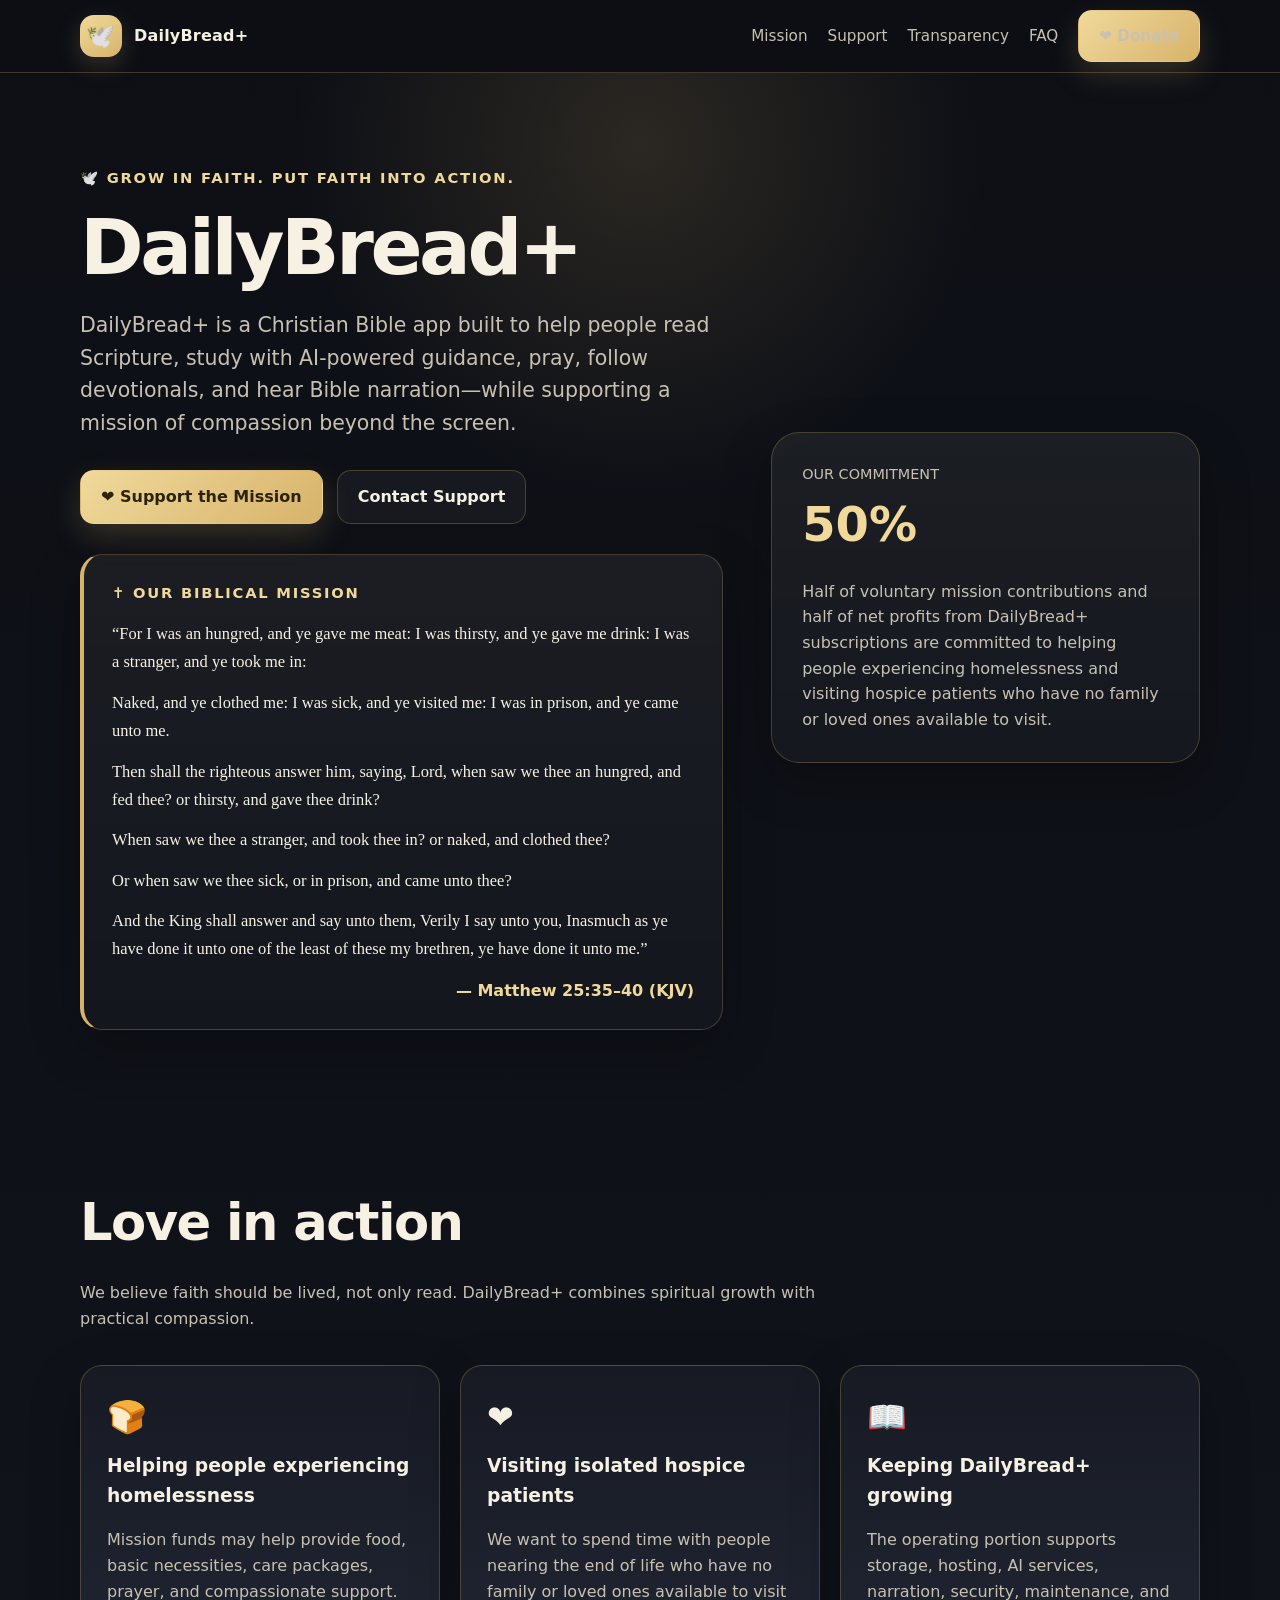
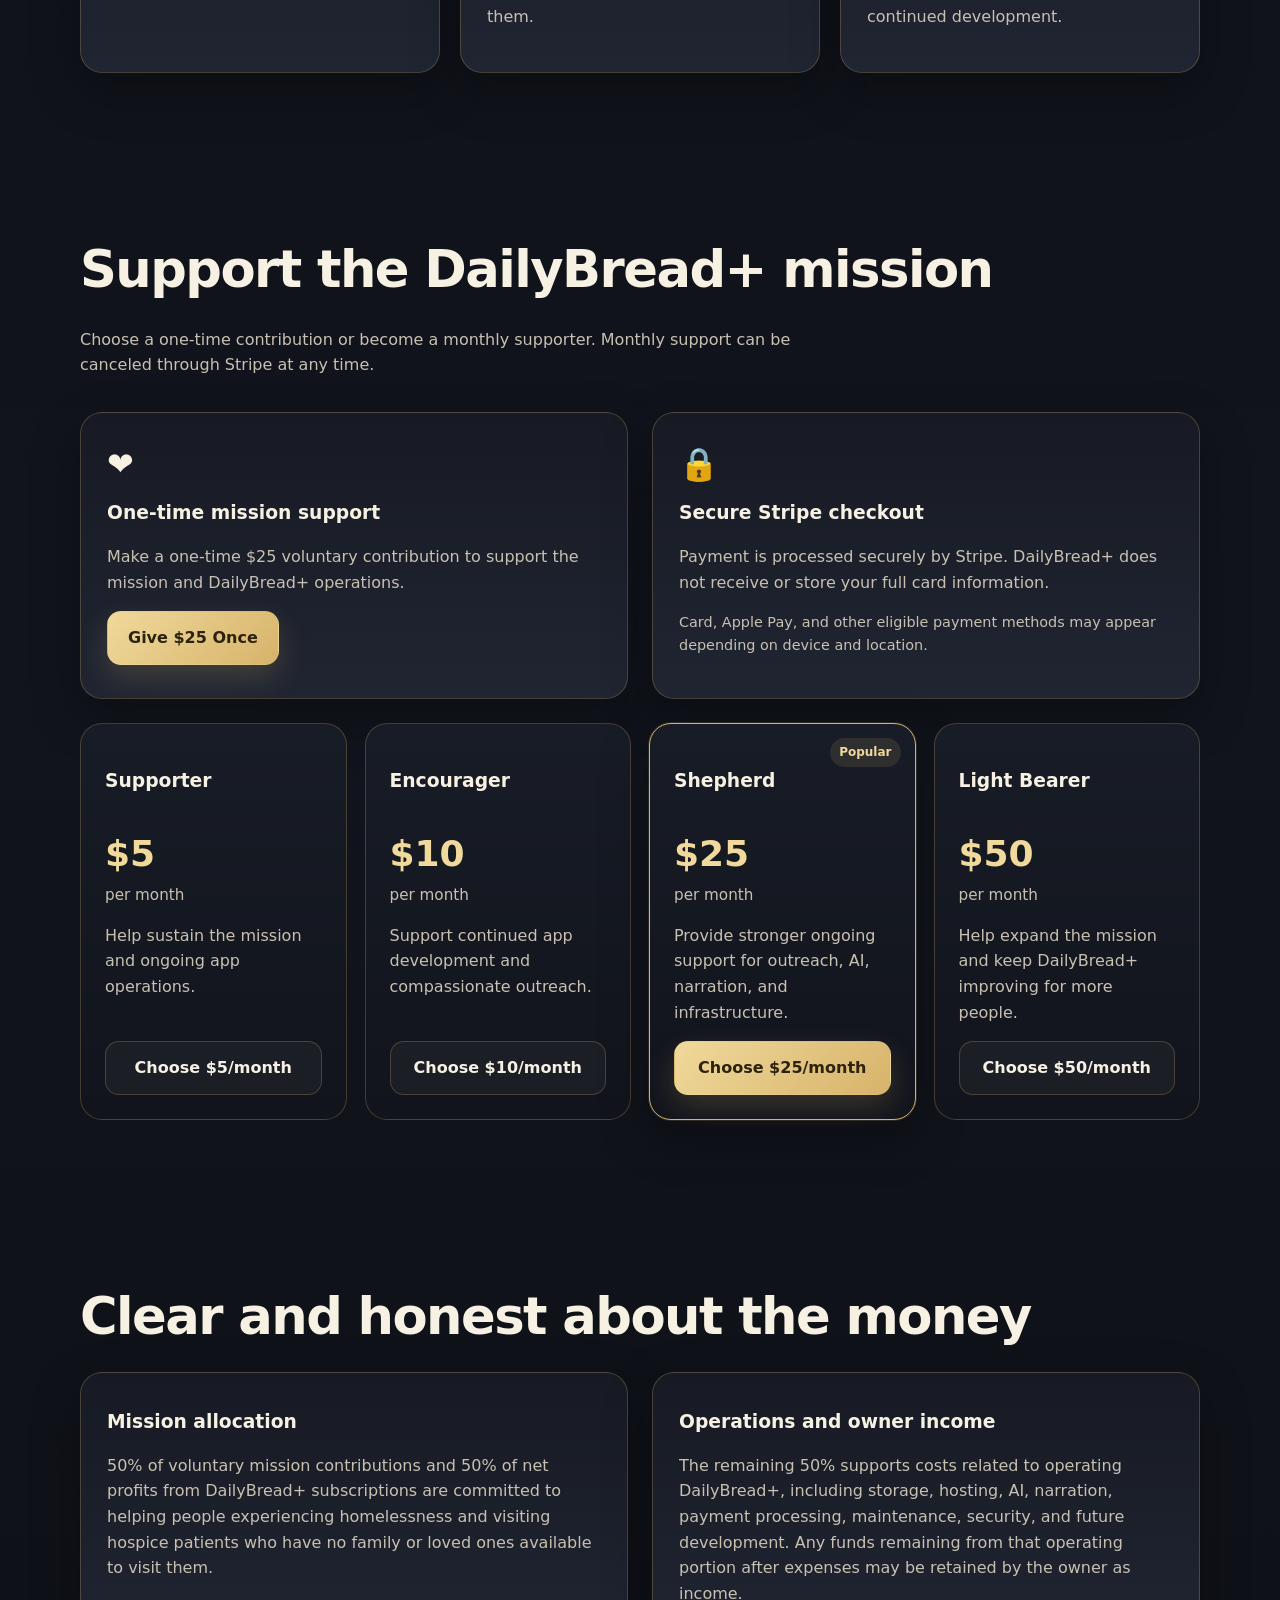
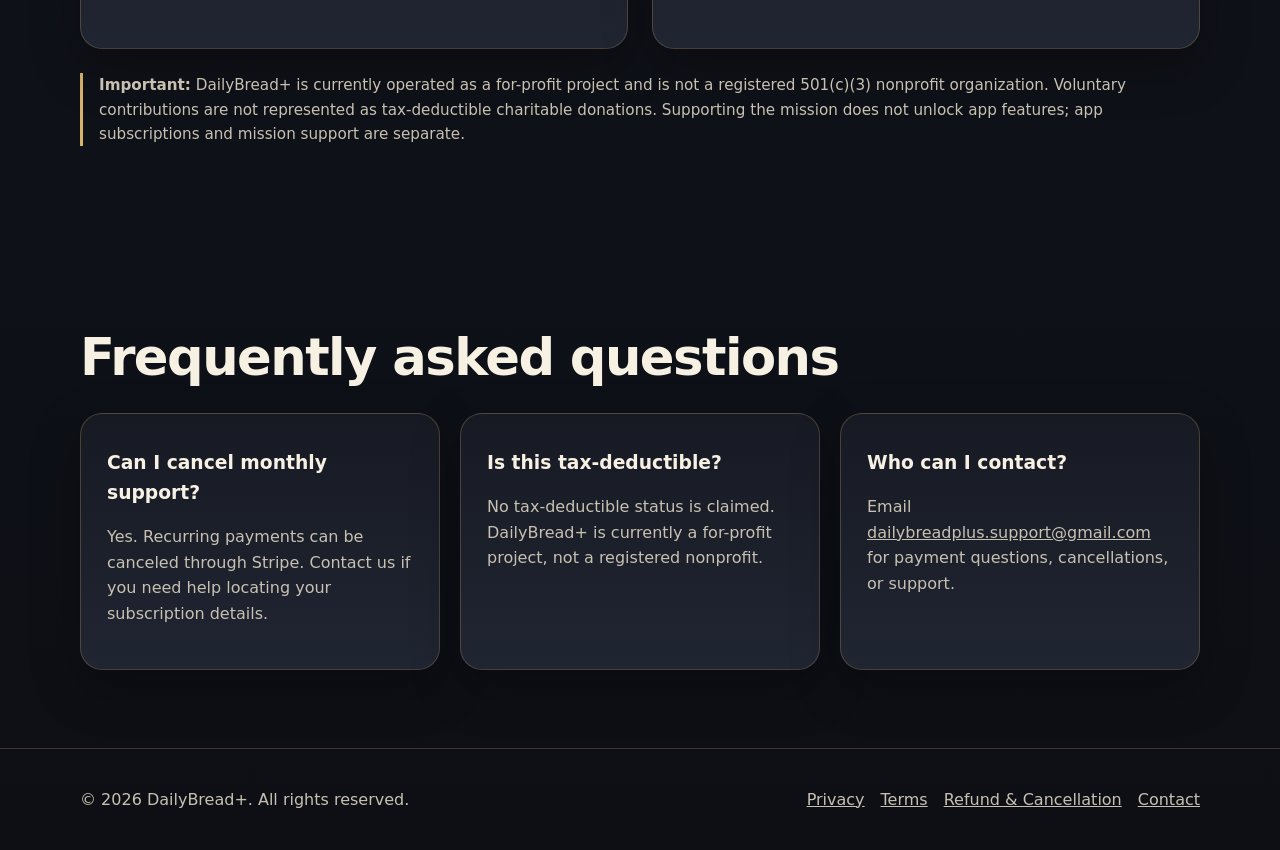
==== commit 116016f6: "new" ====
--- a/index.html
+++ b/index.html
@@ -2,398 +2,123 @@
 <html lang="en">
 <head>
   <meta charset="utf-8" />
-
-  <meta
-    name="viewport"
-    content="width=device-width, initial-scale=1"
-  />
-
-  <meta
-    name="description"
-    content="DailyBread+ is a Christian Bible app with AI Bible study, guided devotionals, prayer tools, narration, and a mission to serve people experiencing homelessness and isolated hospice patients."
-  />
-
+  <meta name="viewport" content="width=device-width,initial-scale=1" />
+  <meta name="description" content="DailyBread+ is a Christian Bible app with AI Bible study, guided devotionals, prayer tools, narration, and a mission to serve people experiencing homelessness and isolated hospice patients." />
   <title>DailyBread+ | Faith in Action</title>
-
-  <link rel="icon" type="image/png" href="assets/dailybreadplus-icon.png" />
-  <link rel="apple-touch-icon" href="assets/dailybreadplus-icon.png" />
-
   <link rel="stylesheet" href="styles.css" />
 </head>
-
 <body>
 <header class="nav">
   <div class="container nav-inner">
-
-    <a class="brand" href="#top" aria-label="DailyBread+ home">
-      <img
-        class="brand-logo"
-        src="assets/dailybreadplus-icon.png"
-        alt="DailyBread+ app icon"
-      />
-
-      <span>DailyBread+</span>
-    </a>
-
+    <a class="brand" href="#top"><span class="brand-mark">🕊️</span><span>DailyBread+</span></a>
     <nav class="nav-links" aria-label="Primary navigation">
-      <a href="#mission">Mission</a>
-      <a href="#support">Support</a>
-      <a href="#transparency">Transparency</a>
-      <a href="#faq">FAQ</a>
-
-      <a class="btn btn-primary nav-donate-button" href="#support">
-        ❤️ Donate
-      </a>
+      <a href="#mission">Mission</a><a href="#support">Support</a><a href="#transparency">Transparency</a><a href="#faq">FAQ</a>
+      <a class="btn btn-primary" href="#support">❤️ Donate</a>
     </nav>
-
   </div>
 </header>
-
 <main id="top">
-
   <section class="hero">
     <div class="container hero-grid">
-
       <div>
-        <div class="eyebrow">
-          🕊️ Grow in faith. Put faith into action.
+        <div class="eyebrow">🕊️ Grow in faith. Put faith into action.</div>
+        <h1>DailyBread+</h1>
+        <p class="lead">DailyBread+ is a Christian Bible app built to help people read Scripture, study with AI-powered guidance, pray, follow devotionals, and hear Bible narration—while supporting a mission of compassion beyond the screen.</p>
+        <div class="hero-actions">
+          <a class="btn btn-primary" href="#support">❤️ Support the Mission</a>
+          <a class="btn btn-secondary" href="mailto:dailybreadplus.support@gmail.com">Contact Support</a>
         </div>
 
-        <h1>DailyBread+</h1>
-
-        <p class="lead">
-          DailyBread+ is a Christian Bible app built to help people read
-          Scripture, study with AI-powered guidance, pray, follow devotionals,
-          and hear Bible narration—while supporting a mission of compassion
-          beyond the screen.
-        </p>
-
-        <div class="hero-actions">
-          <a class="btn btn-primary" href="#support">
-            ❤️ Support the Mission
-          </a>
-
-          <a
-            class="btn btn-secondary"
-            href="mailto:dailybreadplus.support@gmail.com"
-          >
-            Contact Support
-          </a>
-        </div>
+        <figure class="scripture-card" aria-labelledby="scripture-reference">
+          <div class="scripture-heading">✝️ Our Biblical Mission</div>
+          <blockquote>
+            <p>“For I was an hungred, and ye gave me meat: I was thirsty, and ye gave me drink: I was a stranger, and ye took me in:</p>
+            <p>Naked, and ye clothed me: I was sick, and ye visited me: I was in prison, and ye came unto me.</p>
+            <p>Then shall the righteous answer him, saying, Lord, when saw we thee an hungred, and fed thee? or thirsty, and gave thee drink?</p>
+            <p>When saw we thee a stranger, and took thee in? or naked, and clothed thee?</p>
+            <p>Or when saw we thee sick, or in prison, and came unto thee?</p>
+            <p>And the King shall answer and say unto them, Verily I say unto you, Inasmuch as ye have done it unto one of the least of these my brethren, ye have done it unto me.”</p>
+          </blockquote>
+          <figcaption id="scripture-reference">— Matthew 25:35–40 (KJV)</figcaption>
+        </figure>
       </div>
-
       <aside class="hero-card" aria-label="Mission commitment">
         <div class="small">OUR COMMITMENT</div>
-
         <div class="big">50%</div>
-
-        <p>
-          Half of voluntary mission contributions and half of net profits
-          from DailyBread+ subscriptions are committed to helping people
-          experiencing homelessness and visiting hospice patients who have
-          no family or loved ones available to visit.
-        </p>
+        <p>Half of voluntary mission contributions and half of net profits from DailyBread+ subscriptions are committed to helping people experiencing homelessness and visiting hospice patients who have no family or loved ones available to visit.</p>
       </aside>
-
     </div>
   </section>
 
   <section class="section" id="mission">
     <div class="container">
-
       <h2>Love in action</h2>
-
-      <p class="section-intro">
-        We believe faith should be lived, not only read. DailyBread+ combines
-        spiritual growth with practical compassion.
-      </p>
-
+      <p class="section-intro">We believe faith should be lived, not only read. DailyBread+ combines spiritual growth with practical compassion.</p>
       <div class="grid-3">
-
-        <article class="card">
-          <div class="icon">🍞</div>
-
-          <h3>Helping people experiencing homelessness</h3>
-
-          <p>
-            Mission funds may help provide food, basic necessities, care
-            packages, prayer, and compassionate support.
-          </p>
-        </article>
-
-        <article class="card">
-          <div class="icon">❤️</div>
-
-          <h3>Visiting isolated hospice patients</h3>
-
-          <p>
-            We want to spend time with people nearing the end of life who have
-            no family or loved ones available to visit them.
-          </p>
-        </article>
-
-        <article class="card">
-          <div class="icon">📖</div>
-
-          <h3>Keeping DailyBread+ growing</h3>
-
-          <p>
-            The operating portion supports storage, hosting, AI services,
-            narration, security, maintenance, and continued development.
-          </p>
-        </article>
-
+        <article class="card"><div class="icon">🍞</div><h3>Helping people experiencing homelessness</h3><p>Mission funds may help provide food, basic necessities, care packages, prayer, and compassionate support.</p></article>
+        <article class="card"><div class="icon">❤️</div><h3>Visiting isolated hospice patients</h3><p>We want to spend time with people nearing the end of life who have no family or loved ones available to visit them.</p></article>
+        <article class="card"><div class="icon">📖</div><h3>Keeping DailyBread+ growing</h3><p>The operating portion supports storage, hosting, AI services, narration, security, maintenance, and continued development.</p></article>
       </div>
     </div>
   </section>
 
   <section class="section" id="support">
     <div class="container">
+      <h2>Support the DailyBread+ mission</h2>
+      <p class="section-intro">Choose a one-time contribution or become a monthly supporter. Monthly support can be canceled through Stripe at any time.</p>
 
-      <h2>Support the DailyBread+ mission</h2>
-
-      <p class="section-intro">
-        Choose a one-time contribution or become a monthly supporter.
-        Monthly support can be canceled through Stripe at any time.
-      </p>
-
-      <div class="split support-top">
-
+      <div class="split" style="margin-bottom:24px">
         <article class="card">
           <div class="icon">❤️</div>
-
           <h3>One-time mission support</h3>
-
-          <p>
-            Make a one-time $25 voluntary contribution to support the mission
-            and DailyBread+ operations.
-          </p>
-
-          <a
-            class="btn btn-primary"
-            href="https://buy.stripe.com/14AfZh9ywflQ6AN3IS24005"
-            target="_blank"
-            rel="noopener noreferrer"
-          >
-            Give $25 Once
-          </a>
+          <p>Make a one-time $25 voluntary contribution to support the mission and DailyBread+ operations.</p>
+          <a class="btn btn-primary" href="https://buy.stripe.com/14AfZh9ywflQ6AN3IS24005" target="_blank" rel="noopener">Give $25 Once</a>
         </article>
-
         <article class="card">
           <div class="icon">🔒</div>
-
           <h3>Secure Stripe checkout</h3>
-
-          <p>
-            Payment is processed securely by Stripe. DailyBread+ does not
-            receive or store your full card information.
-          </p>
-
-          <p class="small">
-            Card, Apple Pay, and other eligible payment methods may appear
-            depending on the device and location.
-          </p>
+          <p>Payment is processed securely by Stripe. DailyBread+ does not receive or store your full card information.</p>
+          <p class="small">Card, Apple Pay, and other eligible payment methods may appear depending on device and location.</p>
         </article>
-
       </div>
 
       <div class="support-grid">
-
-        <article class="price-card">
-          <h3>Supporter</h3>
-
-          <div class="price">$5</div>
-          <div class="period">per month</div>
-
-          <p>
-            Help sustain the mission and ongoing app operations.
-          </p>
-
-          <a
-            class="btn btn-secondary"
-            href="https://buy.stripe.com/00wbJ19yw4Hc2kx0wG24000"
-            target="_blank"
-            rel="noopener noreferrer"
-          >
-            Choose $5/month
-          </a>
-        </article>
-
-        <article class="price-card">
-          <h3>Encourager</h3>
-
-          <div class="price">$10</div>
-          <div class="period">per month</div>
-
-          <p>
-            Support continued app development and compassionate outreach.
-          </p>
-
-          <a
-            class="btn btn-secondary"
-            href="https://buy.stripe.com/5kQ7sL3a82z46AN6V424004"
-            target="_blank"
-            rel="noopener noreferrer"
-          >
-            Choose $10/month
-          </a>
-        </article>
-
-        <article class="price-card featured">
-          <span class="badge">Popular</span>
-
-          <h3>Shepherd</h3>
-
-          <div class="price">$25</div>
-          <div class="period">per month</div>
-
-          <p>
-            Provide stronger ongoing support for outreach, AI, narration,
-            and infrastructure.
-          </p>
-
-          <a
-            class="btn btn-primary"
-            href="https://buy.stripe.com/9B63cv5ig4Hc8IV7Z824003"
-            target="_blank"
-            rel="noopener noreferrer"
-          >
-            Choose $25/month
-          </a>
-        </article>
-
-        <article class="price-card">
-          <h3>Light Bearer</h3>
-
-          <div class="price">$50</div>
-          <div class="period">per month</div>
-
-          <p>
-            Help expand the mission and keep DailyBread+ improving for more
-            people.
-          </p>
-
-          <a
-            class="btn btn-secondary"
-            href="https://buy.stripe.com/00w3cv7qogpUaR3enw24001"
-            target="_blank"
-            rel="noopener noreferrer"
-          >
-            Choose $50/month
-          </a>
-        </article>
-
+        <article class="price-card"><h3>Supporter</h3><div class="price">$5</div><div class="period">per month</div><p>Help sustain the mission and ongoing app operations.</p><a class="btn btn-secondary" href="https://buy.stripe.com/00wbJ19yw4Hc2kx0wG24000" target="_blank" rel="noopener">Choose $5/month</a></article>
+        <article class="price-card"><h3>Encourager</h3><div class="price">$10</div><div class="period">per month</div><p>Support continued app development and compassionate outreach.</p><a class="btn btn-secondary" href="https://buy.stripe.com/5kQ7sL3a82z46AN6V424004" target="_blank" rel="noopener">Choose $10/month</a></article>
+        <article class="price-card featured"><span class="badge">Popular</span><h3>Shepherd</h3><div class="price">$25</div><div class="period">per month</div><p>Provide stronger ongoing support for outreach, AI, narration, and infrastructure.</p><a class="btn btn-primary" href="https://buy.stripe.com/9B63cv5ig4Hc8IV7Z824003" target="_blank" rel="noopener">Choose $25/month</a></article>
+        <article class="price-card"><h3>Light Bearer</h3><div class="price">$50</div><div class="period">per month</div><p>Help expand the mission and keep DailyBread+ improving for more people.</p><a class="btn btn-secondary" href="https://buy.stripe.com/00w3cv7qogpUaR3enw24001" target="_blank" rel="noopener">Choose $50/month</a></article>
       </div>
     </div>
   </section>
 
   <section class="section" id="transparency">
     <div class="container">
-
       <h2>Clear and honest about the money</h2>
-
       <div class="split">
-
-        <article class="card">
-          <h3>Mission allocation</h3>
-
-          <p>
-            50% of voluntary mission contributions and 50% of net profits
-            from DailyBread+ subscriptions are committed to helping people
-            experiencing homelessness and visiting hospice patients who have
-            no family or loved ones available to visit them.
-          </p>
-        </article>
-
-        <article class="card">
-          <h3>Operations and owner income</h3>
-
-          <p>
-            The remaining 50% supports costs related to operating DailyBread+,
-            including storage, hosting, AI, narration, payment processing,
-            maintenance, security, and future development. Any funds remaining
-            from that operating portion after expenses may be retained by the
-            owner as income.
-          </p>
-        </article>
-
+        <article class="card"><h3>Mission allocation</h3><p>50% of voluntary mission contributions and 50% of net profits from DailyBread+ subscriptions are committed to helping people experiencing homelessness and visiting hospice patients who have no family or loved ones available to visit them.</p></article>
+        <article class="card"><h3>Operations and owner income</h3><p>The remaining 50% supports costs related to operating DailyBread+, including storage, hosting, AI, narration, payment processing, maintenance, security, and future development. Any funds remaining from that operating portion after expenses may be retained by the owner as income.</p></article>
       </div>
-
-      <p class="disclosure transparency-notice">
-        <strong>Important:</strong>
-        DailyBread+ is currently operated as a for-profit project and is not a
-        registered 501(c)(3) nonprofit organization. Voluntary contributions
-        are not represented as tax-deductible charitable donations. Supporting
-        the mission does not unlock app features; app subscriptions and mission
-        support are separate.
-      </p>
-
+      <p class="disclosure" style="margin-top:24px"><strong>Important:</strong> DailyBread+ is currently operated as a for-profit project and is not a registered 501(c)(3) nonprofit organization. Voluntary contributions are not represented as tax-deductible charitable donations. Supporting the mission does not unlock app features; app subscriptions and mission support are separate.</p>
     </div>
   </section>
 
   <section class="section" id="faq">
     <div class="container">
-
       <h2>Frequently asked questions</h2>
-
       <div class="grid-3">
-
-        <article class="card">
-          <h3>Can I cancel monthly support?</h3>
-
-          <p>
-            Yes. Recurring payments can be canceled through Stripe. Contact us
-            if you need help locating your subscription details.
-          </p>
-        </article>
-
-        <article class="card">
-          <h3>Is this tax-deductible?</h3>
-
-          <p>
-            No tax-deductible status is claimed. DailyBread+ is currently a
-            for-profit project, not a registered nonprofit.
-          </p>
-        </article>
-
-        <article class="card">
-          <h3>Who can I contact?</h3>
-
-          <p>
-            Email
-            <a href="mailto:dailybreadplus.support@gmail.com">
-              dailybreadplus.support@gmail.com
-            </a>
-            for payment questions, cancellations, or support.
-          </p>
-        </article>
-
+        <article class="card"><h3>Can I cancel monthly support?</h3><p>Yes. Recurring payments can be canceled through Stripe. Contact us if you need help locating your subscription details.</p></article>
+        <article class="card"><h3>Is this tax-deductible?</h3><p>No tax-deductible status is claimed. DailyBread+ is currently a for-profit project, not a registered nonprofit.</p></article>
+        <article class="card"><h3>Who can I contact?</h3><p>Email <a href="mailto:dailybreadplus.support@gmail.com">dailybreadplus.support@gmail.com</a> for payment questions, cancellations, or support.</p></article>
       </div>
     </div>
   </section>
-
 </main>
-
 <footer class="footer">
   <div class="container footer-inner">
-
-    <div>
-      © <span id="year"></span> DailyBread+. All rights reserved.
-    </div>
-
-    <div class="footer-links">
-      <a href="privacy.html">Privacy</a>
-      <a href="terms.html">Terms</a>
-      <a href="refunds.html">Refund & Cancellation</a>
-
-      <a href="mailto:dailybreadplus.support@gmail.com">
-        Contact
-      </a>
-    </div>
-
+    <div>© <span id="year"></span> DailyBread+. All rights reserved.</div>
+    <div class="footer-links"><a href="privacy.html">Privacy</a><a href="terms.html">Terms</a><a href="refunds.html">Refund & Cancellation</a><a href="mailto:dailybreadplus.support@gmail.com">Contact</a></div>
   </div>
 </footer>
-
 <script src="script.js"></script>
 </body>
-</html>+</html>
--- a/styles.css
+++ b/styles.css
@@ -1,565 +1,69 @@
-:root {
-  --bg: #0f1117;
-  --panel: #171a23;
-  --panel2: #202532;
-  --text: #f7f1e3;
-  --muted: #c8c1b2;
-  --gold: #d7b36a;
-  --gold2: #f0d99b;
-  --button-text: #1a1307;
-  --line: rgba(215, 179, 106, 0.25);
-  --shadow: 0 18px 50px rgba(0, 0, 0, 0.28);
+:root{
+  --bg:#0f1117;
+  --panel:#171a23;
+  --panel2:#202532;
+  --text:#f7f1e3;
+  --muted:#c8c1b2;
+  --gold:#d7b36a;
+  --gold2:#f0d99b;
+  --line:rgba(215,179,106,.25);
+  --danger:#ffb4a2;
+  --shadow:0 18px 50px rgba(0,0,0,.28);
 }
-
-* {
-  box-sizing: border-box;
-}
-
-html {
-  scroll-behavior: smooth;
-}
-
-body {
-  margin: 0;
-
-  font-family:
-    Inter,
-    ui-sans-serif,
-    system-ui,
-    -apple-system,
-    BlinkMacSystemFont,
-    "Segoe UI",
-    sans-serif;
-
-  background:
-    linear-gradient(
-      180deg,
-      #0d0f15 0%,
-      #11141c 55%,
-      #0d0f15 100%
-    );
-
-  color: var(--text);
-  line-height: 1.6;
-}
-
-a {
-  color: inherit;
-}
-
-.container {
-  width: min(1120px, calc(100% - 32px));
-  margin: auto;
-}
-
-/* Navigation */
-
-.nav {
-  position: sticky;
-  top: 0;
-  z-index: 20;
-
-  background: rgba(13, 15, 21, 0.88);
-  backdrop-filter: blur(14px);
-
-  border-bottom: 1px solid var(--line);
-}
-
-.nav-inner {
-  display: flex;
-  align-items: center;
-  justify-content: space-between;
-
-  min-height: 72px;
-  gap: 20px;
-}
-
-.brand {
-  display: flex;
-  align-items: center;
-  gap: 12px;
-
-  color: var(--text);
-  text-decoration: none;
-
-  font-weight: 800;
-  letter-spacing: 0.2px;
-}
-
-.brand-logo {
-  width: 46px;
-  height: 46px;
-
-  display: block;
-  flex-shrink: 0;
-
-  object-fit: cover;
-
-  border-radius: 14px;
-  border: 1px solid rgba(240, 217, 155, 0.6);
-
-  background: linear-gradient(145deg, var(--gold2), var(--gold));
-
-  box-shadow:
-    0 8px 24px rgba(215, 179, 106, 0.24),
-    0 0 0 2px rgba(255, 255, 255, 0.03);
-}
-
-.nav-links {
-  display: flex;
-  gap: 20px;
-  align-items: center;
-}
-
-.nav-links a {
-  color: var(--muted);
-  text-decoration: none;
-  font-size: 0.95rem;
-}
-
-.nav-links a:hover {
-  color: var(--text);
-}
-
-/* Buttons */
-
-.btn {
-  display: inline-flex;
-  align-items: center;
-  justify-content: center;
-  gap: 9px;
-
-  padding: 13px 20px;
-
-  border: 1px solid transparent;
-  border-radius: 14px;
-
-  text-decoration: none;
-
-  font-weight: 800;
-
-  transition:
-    transform 0.2s,
-    background 0.2s,
-    border-color 0.2s,
-    box-shadow 0.2s;
-}
-
-.btn:hover {
-  transform: translateY(-2px);
-}
-
-.btn-primary {
-  color: var(--button-text);
-
-  background:
-    linear-gradient(
-      135deg,
-      #f7dfa0,
-      #d7b36a
-    );
-
-  box-shadow:
-    0 12px 30px rgba(215, 179, 106, 0.22);
-}
-
-.btn-primary:hover {
-  color: #080603;
-
-  background:
-    linear-gradient(
-      135deg,
-      #ffeab1,
-      #e0bc70
-    );
-
-  box-shadow:
-    0 15px 35px rgba(215, 179, 106, 0.3);
-}
-
-.nav-donate-button {
-  color: #120d04 !important;
-  text-shadow: none;
-}
-
-.nav-donate-button:hover {
-  color: #050300 !important;
-}
-
-.btn-secondary {
-  color: var(--text);
-
-  background: rgba(255, 255, 255, 0.04);
-  border-color: var(--line);
-}
-
-/* Hero */
-
-.hero {
-  position: relative;
-  overflow: hidden;
-
-  padding: 92px 0 74px;
-}
-
-.hero::before {
-  content: "";
-
-  position: absolute;
-  inset: -30% auto auto 50%;
-
-  width: 760px;
-  height: 760px;
-
-  transform: translateX(-50%);
-
-  border-radius: 50%;
-
-  background:
-    radial-gradient(
-      circle,
-      rgba(215, 179, 106, 0.15),
-      transparent 65%
-    );
-
-  pointer-events: none;
-}
-
-.hero-grid {
-  position: relative;
-
-  display: grid;
-  grid-template-columns: 1.2fr 0.8fr;
-  align-items: center;
-
-  gap: 48px;
-}
-
-.eyebrow {
-  display: inline-flex;
-  align-items: center;
-  gap: 8px;
-
-  color: var(--gold2);
-
-  font-size: 0.92rem;
-  font-weight: 800;
-
-  text-transform: uppercase;
-  letter-spacing: 0.12em;
-}
-
-h1 {
-  margin: 18px 0 22px;
-
-  font-size: clamp(2.6rem, 6vw, 5.6rem);
-  line-height: 1.02;
-  letter-spacing: -0.045em;
-}
-
-.lead {
-  max-width: 760px;
-
-  color: var(--muted);
-
-  font-size: clamp(1.06rem, 2vw, 1.28rem);
-}
-
-.hero-actions {
-  display: flex;
-  flex-wrap: wrap;
-
-  gap: 14px;
-  margin-top: 30px;
-}
-
-.hero-card {
-  padding: 30px;
-
-  background:
-    linear-gradient(
-      180deg,
-      rgba(255, 255, 255, 0.06),
-      rgba(255, 255, 255, 0.03)
-    );
-
-  border: 1px solid var(--line);
-  border-radius: 28px;
-
-  box-shadow: var(--shadow);
-}
-
-.hero-card .big {
-  color: var(--gold2);
-
-  font-size: 3rem;
-  font-weight: 900;
-}
-
-.hero-card p {
-  margin-bottom: 0;
-  color: var(--muted);
-}
-
-/* Sections */
-
-.section {
-  padding: 78px 0;
-}
-
-.section h2 {
-  margin: 0 0 14px;
-
-  font-size: clamp(2rem, 4vw, 3.2rem);
-  letter-spacing: -0.03em;
-}
-
-.section-intro {
-  max-width: 760px;
-
-  margin-bottom: 34px;
-
-  color: var(--muted);
-}
-
-.grid-3 {
-  display: grid;
-  grid-template-columns: repeat(3, 1fr);
-
-  gap: 20px;
-}
-
-.card {
-  padding: 26px;
-
-  background:
-    linear-gradient(
-      180deg,
-      var(--panel),
-      var(--panel2)
-    );
-
-  border: 1px solid var(--line);
-  border-radius: 22px;
-
-  box-shadow: var(--shadow);
-}
-
-.card h3 {
-  margin-top: 8px;
-  margin-bottom: 8px;
-}
-
-.card p {
-  color: var(--muted);
-}
-
-.icon {
-  font-size: 2rem;
-}
-
-.split {
-  display: grid;
-  grid-template-columns: 1fr 1fr;
-
-  gap: 24px;
-}
-
-.support-top {
-  margin-bottom: 24px;
-}
-
-.support-grid {
-  display: grid;
-  grid-template-columns: repeat(4, 1fr);
-
-  gap: 18px;
-}
-
-/* Price cards */
-
-.price-card {
-  position: relative;
-
-  display: flex;
-  flex-direction: column;
-
-  min-height: 310px;
-  padding: 24px;
-
-  background:
-    linear-gradient(
-      180deg,
-      #181c26,
-      #11141c
-    );
-
-  border: 1px solid var(--line);
-  border-radius: 22px;
-}
-
-.price-card.featured {
-  border-color: var(--gold);
-
-  box-shadow:
-    0 0 0 1px rgba(215, 179, 106, 0.15),
-    var(--shadow);
-}
-
-.badge {
-  position: absolute;
-  top: 14px;
-  right: 14px;
-
-  padding: 5px 9px;
-
-  color: var(--gold2);
-  background: rgba(215, 179, 106, 0.12);
-
-  border-radius: 999px;
-
-  font-size: 0.75rem;
-  font-weight: 800;
-}
-
-.price {
-  margin: 10px 0 0;
-
-  color: var(--gold2);
-
-  font-size: 2.25rem;
-  font-weight: 900;
-}
-
-.period {
-  color: var(--muted);
-  font-size: 0.95rem;
-}
-
-.price-card p {
-  flex: 1;
-  color: var(--muted);
-}
-
-.disclosure {
-  padding-left: 16px;
-
-  color: var(--muted);
-
-  border-left: 3px solid var(--gold);
-
-  font-size: 0.95rem;
-}
-
-.transparency-notice {
-  margin-top: 24px;
-}
-
-/* Footer */
-
-.footer {
-  padding: 38px 0;
-
-  color: var(--muted);
-
-  border-top: 1px solid var(--line);
-}
-
-.footer-inner {
-  display: flex;
-  justify-content: space-between;
-  flex-wrap: wrap;
-
-  gap: 24px;
-}
-
-.footer-links {
-  display: flex;
-  flex-wrap: wrap;
-
-  gap: 16px;
-}
-
-/* Legal pages */
-
-.legal {
-  padding: 70px 0;
-}
-
-.legal h1 {
-  font-size: clamp(2.2rem, 5vw, 4rem);
-}
-
-.legal h2 {
-  margin-top: 36px;
-}
-
-.legal p,
-.legal li {
-  color: var(--muted);
-}
-
-.small {
-  color: var(--muted);
-  font-size: 0.9rem;
-}
-
-/* Tablet */
-
-@media (max-width: 920px) {
-  .hero-grid,
-  .split {
-    grid-template-columns: 1fr;
-  }
-
-  .support-grid {
-    grid-template-columns: repeat(2, 1fr);
-  }
-
-  .grid-3 {
-    grid-template-columns: 1fr;
-  }
-
-  .nav-links a:not(.btn) {
-    display: none;
-  }
-}
-
-/* Phones */
-
-@media (max-width: 620px) {
-  .support-grid {
-    grid-template-columns: 1fr;
-  }
-
-  .hero {
-    padding-top: 64px;
-  }
-
-  .hero-actions {
-    flex-direction: column;
-  }
-
-  .btn {
-    width: 100%;
-  }
-
-  .nav-inner {
-    min-height: 64px;
-  }
-
-  .brand-logo {
-    width: 42px;
-    height: 42px;
-    border-radius: 13px;
-  }
-
-  .hero-card {
-    padding: 22px;
-  }
-
-  .nav-donate-button {
-    width: auto;
-    padding: 11px 15px;
-  }
-}+*{box-sizing:border-box}
+html{scroll-behavior:smooth}
+body{margin:0;font-family:Inter,ui-sans-serif,system-ui,-apple-system,BlinkMacSystemFont,"Segoe UI",sans-serif;background:linear-gradient(180deg,#0d0f15 0%,#11141c 55%,#0d0f15 100%);color:var(--text);line-height:1.6}
+a{color:inherit}
+.container{width:min(1120px,calc(100% - 32px));margin:auto}
+.nav{position:sticky;top:0;z-index:20;background:rgba(13,15,21,.88);backdrop-filter:blur(14px);border-bottom:1px solid var(--line)}
+.nav-inner{display:flex;align-items:center;justify-content:space-between;min-height:72px;gap:20px}
+.brand{display:flex;align-items:center;gap:12px;text-decoration:none;font-weight:800;letter-spacing:.2px}
+.brand-mark{width:42px;height:42px;border-radius:14px;display:grid;place-items:center;background:linear-gradient(145deg,var(--gold2),var(--gold));color:#3a2d13;font-size:23px;box-shadow:0 8px 24px rgba(215,179,106,.22)}
+.nav-links{display:flex;gap:20px;align-items:center}
+.nav-links a{text-decoration:none;color:var(--muted);font-size:.95rem}
+.nav-links a:hover{color:var(--text)}
+.btn{display:inline-flex;align-items:center;justify-content:center;gap:9px;padding:13px 20px;border-radius:14px;text-decoration:none;font-weight:800;border:1px solid transparent;transition:.2s transform,.2s background,.2s border-color}
+.btn:hover{transform:translateY(-2px)}
+.btn-primary{background:linear-gradient(135deg,var(--gold2),var(--gold));color:#2c230f;box-shadow:0 12px 30px rgba(215,179,106,.2)}
+.btn-secondary{background:rgba(255,255,255,.04);border-color:var(--line);color:var(--text)}
+.hero{padding:92px 0 74px;position:relative;overflow:hidden}
+.hero:before{content:"";position:absolute;inset:-30% auto auto 50%;transform:translateX(-50%);width:760px;height:760px;border-radius:50%;background:radial-gradient(circle,rgba(215,179,106,.15),transparent 65%);pointer-events:none}
+.hero-grid{display:grid;grid-template-columns:1.2fr .8fr;gap:48px;align-items:center;position:relative}
+.eyebrow{display:inline-flex;align-items:center;gap:8px;color:var(--gold2);font-weight:800;font-size:.92rem;text-transform:uppercase;letter-spacing:.12em}
+h1{font-size:clamp(2.6rem,6vw,5.6rem);line-height:1.02;margin:18px 0 22px;letter-spacing:-.045em}
+.lead{font-size:clamp(1.06rem,2vw,1.28rem);color:var(--muted);max-width:760px}
+.hero-actions{display:flex;flex-wrap:wrap;gap:14px;margin-top:30px}
+.scripture-card{margin:30px 0 0;padding:26px 28px;background:linear-gradient(180deg,rgba(255,255,255,.055),rgba(255,255,255,.025));border:1px solid var(--line);border-left:4px solid var(--gold);border-radius:22px;box-shadow:var(--shadow)}
+.scripture-heading{margin-bottom:16px;color:var(--gold2);font-size:.92rem;font-weight:900;letter-spacing:.12em;text-transform:uppercase}
+.scripture-card blockquote{margin:0;padding:0}
+.scripture-card blockquote p{margin:0 0 12px;color:var(--text);font-family:Georgia,"Times New Roman",serif;font-size:1.03rem;line-height:1.72}
+.scripture-card blockquote p:last-child{margin-bottom:14px}
+.scripture-card figcaption{color:var(--gold2);font-weight:800;text-align:right}
+.hero-card{background:linear-gradient(180deg,rgba(255,255,255,.06),rgba(255,255,255,.03));border:1px solid var(--line);border-radius:28px;padding:30px;box-shadow:var(--shadow)}
+.hero-card .big{font-size:3rem;font-weight:900;color:var(--gold2)}
+.hero-card p{color:var(--muted);margin-bottom:0}
+.section{padding:78px 0}
+.section h2{font-size:clamp(2rem,4vw,3.2rem);margin:0 0 14px;letter-spacing:-.03em}
+.section-intro{color:var(--muted);max-width:760px;margin-bottom:34px}
+.grid-3{display:grid;grid-template-columns:repeat(3,1fr);gap:20px}
+.card{background:linear-gradient(180deg,var(--panel),var(--panel2));border:1px solid var(--line);border-radius:22px;padding:26px;box-shadow:var(--shadow)}
+.card h3{margin-top:8px;margin-bottom:8px}
+.card p{color:var(--muted)}
+.icon{font-size:2rem}
+.notice{border:1px solid rgba(215,179,106,.4);background:rgba(215,179,106,.08);border-radius:18px;padding:18px 20px;color:#f4e7c5}
+.split{display:grid;grid-template-columns:1fr 1fr;gap:24px}
+.support-grid{display:grid;grid-template-columns:repeat(4,1fr);gap:18px}
+.price-card{position:relative;background:linear-gradient(180deg,#181c26,#11141c);border:1px solid var(--line);border-radius:22px;padding:24px;display:flex;flex-direction:column;min-height:310px}
+.price-card.featured{border-color:var(--gold);box-shadow:0 0 0 1px rgba(215,179,106,.15),var(--shadow)}
+.badge{position:absolute;top:14px;right:14px;padding:5px 9px;border-radius:999px;background:rgba(215,179,106,.12);color:var(--gold2);font-size:.75rem;font-weight:800}
+.price{font-size:2.25rem;font-weight:900;margin:10px 0 0;color:var(--gold2)}
+.period{color:var(--muted);font-size:.95rem}
+.price-card p{color:var(--muted);flex:1}
+.disclosure{font-size:.95rem;color:var(--muted);border-left:3px solid var(--gold);padding-left:16px}
+.footer{border-top:1px solid var(--line);padding:38px 0;color:var(--muted)}
+.footer-inner{display:flex;justify-content:space-between;gap:24px;flex-wrap:wrap}
+.footer-links{display:flex;gap:16px;flex-wrap:wrap}
+.legal{padding:70px 0}.legal h1{font-size:clamp(2.2rem,5vw,4rem)}.legal h2{margin-top:36px}.legal p,.legal li{color:var(--muted)}
+.small{font-size:.9rem;color:var(--muted)}
+@media (max-width:920px){.hero-grid,.split{grid-template-columns:1fr}.support-grid{grid-template-columns:repeat(2,1fr)}.grid-3{grid-template-columns:1fr}.nav-links a:not(.btn){display:none}}
+@media (max-width:620px){.support-grid{grid-template-columns:1fr}.hero{padding-top:64px}.hero-actions{flex-direction:column}.btn{width:100%}.nav-inner{min-height:64px}.hero-card{padding:22px}}
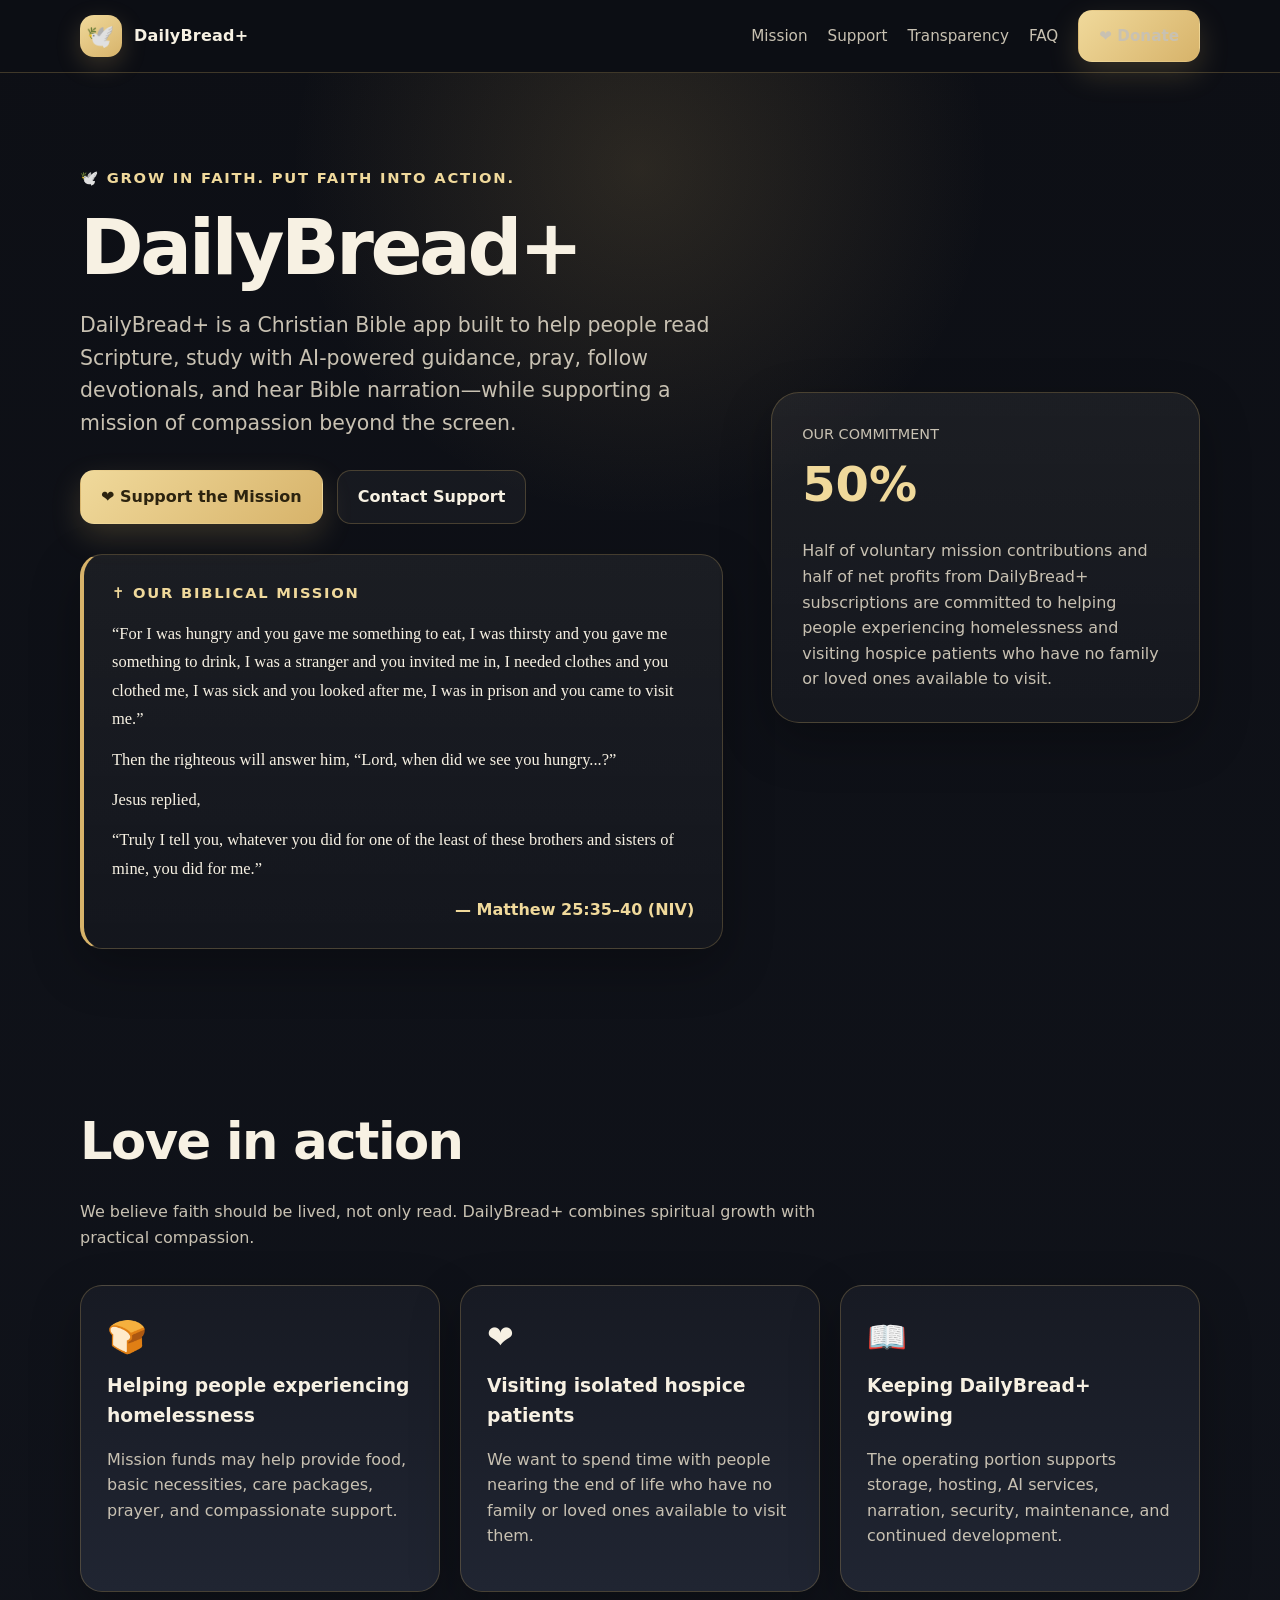
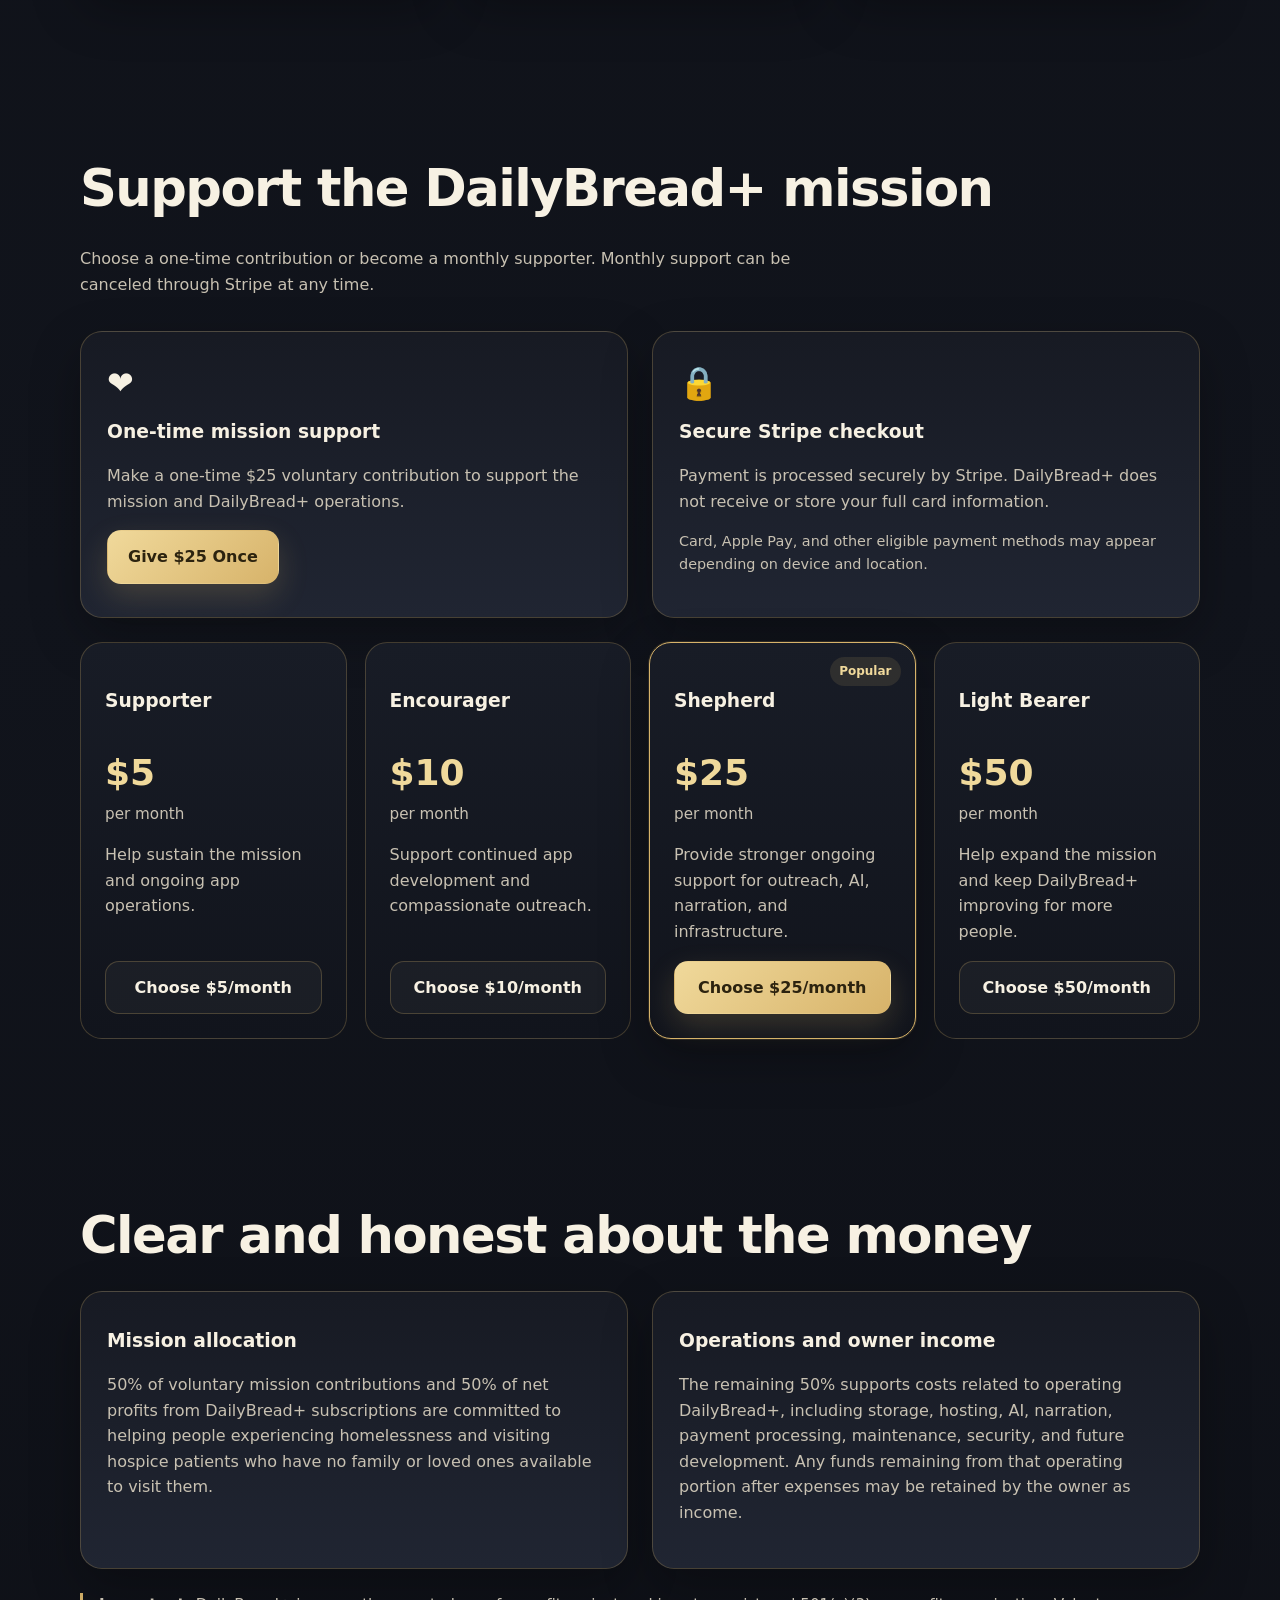
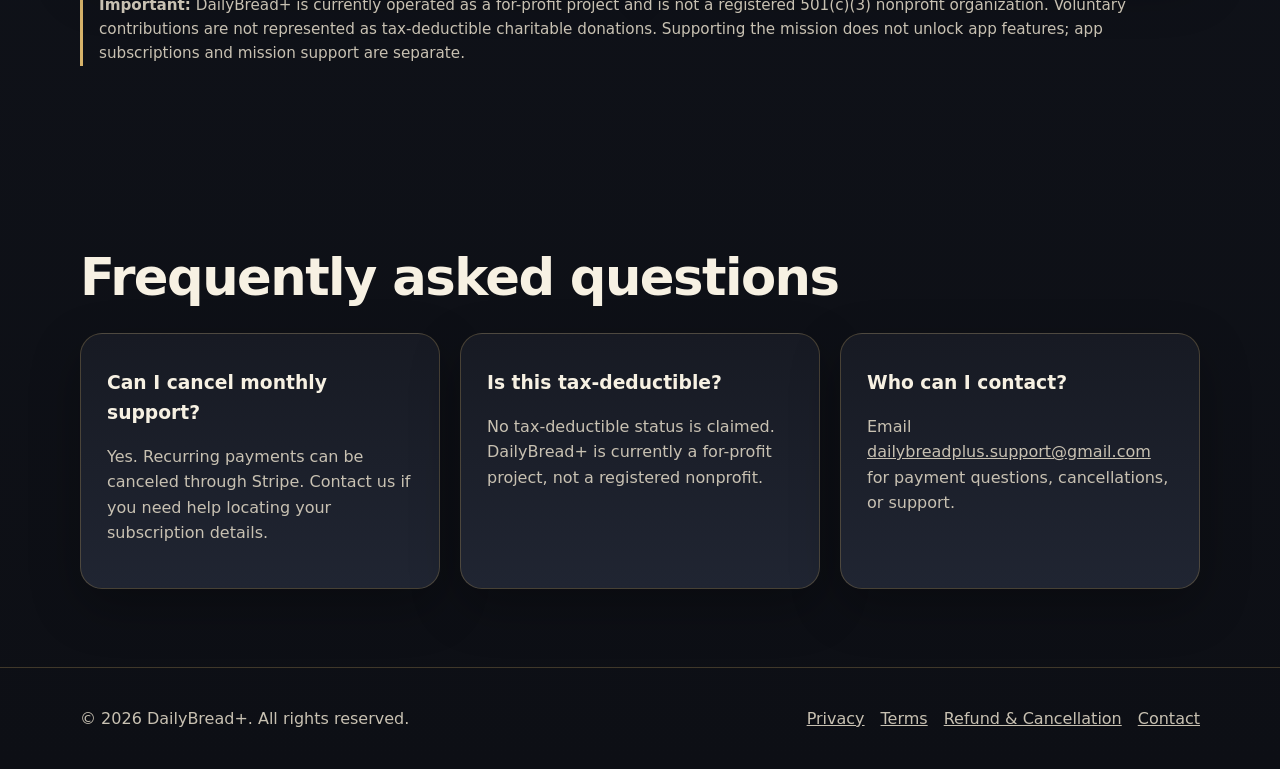
==== commit cb3d004a: "new" ====
--- a/index.html
+++ b/index.html
@@ -32,14 +32,12 @@
         <figure class="scripture-card" aria-labelledby="scripture-reference">
           <div class="scripture-heading">✝️ Our Biblical Mission</div>
           <blockquote>
-            <p>“For I was an hungred, and ye gave me meat: I was thirsty, and ye gave me drink: I was a stranger, and ye took me in:</p>
-            <p>Naked, and ye clothed me: I was sick, and ye visited me: I was in prison, and ye came unto me.</p>
-            <p>Then shall the righteous answer him, saying, Lord, when saw we thee an hungred, and fed thee? or thirsty, and gave thee drink?</p>
-            <p>When saw we thee a stranger, and took thee in? or naked, and clothed thee?</p>
-            <p>Or when saw we thee sick, or in prison, and came unto thee?</p>
-            <p>And the King shall answer and say unto them, Verily I say unto you, Inasmuch as ye have done it unto one of the least of these my brethren, ye have done it unto me.”</p>
+            <p>“For I was hungry and you gave me something to eat, I was thirsty and you gave me something to drink, I was a stranger and you invited me in, I needed clothes and you clothed me, I was sick and you looked after me, I was in prison and you came to visit me.”</p>
+            <p>Then the righteous will answer him, “Lord, when did we see you hungry...?”</p>
+            <p>Jesus replied,</p>
+            <p>“Truly I tell you, whatever you did for one of the least of these brothers and sisters of mine, you did for me.”</p>
           </blockquote>
-          <figcaption id="scripture-reference">— Matthew 25:35–40 (KJV)</figcaption>
+          <figcaption id="scripture-reference">— Matthew 25:35–40 (NIV)</figcaption>
         </figure>
       </div>
       <aside class="hero-card" aria-label="Mission commitment">
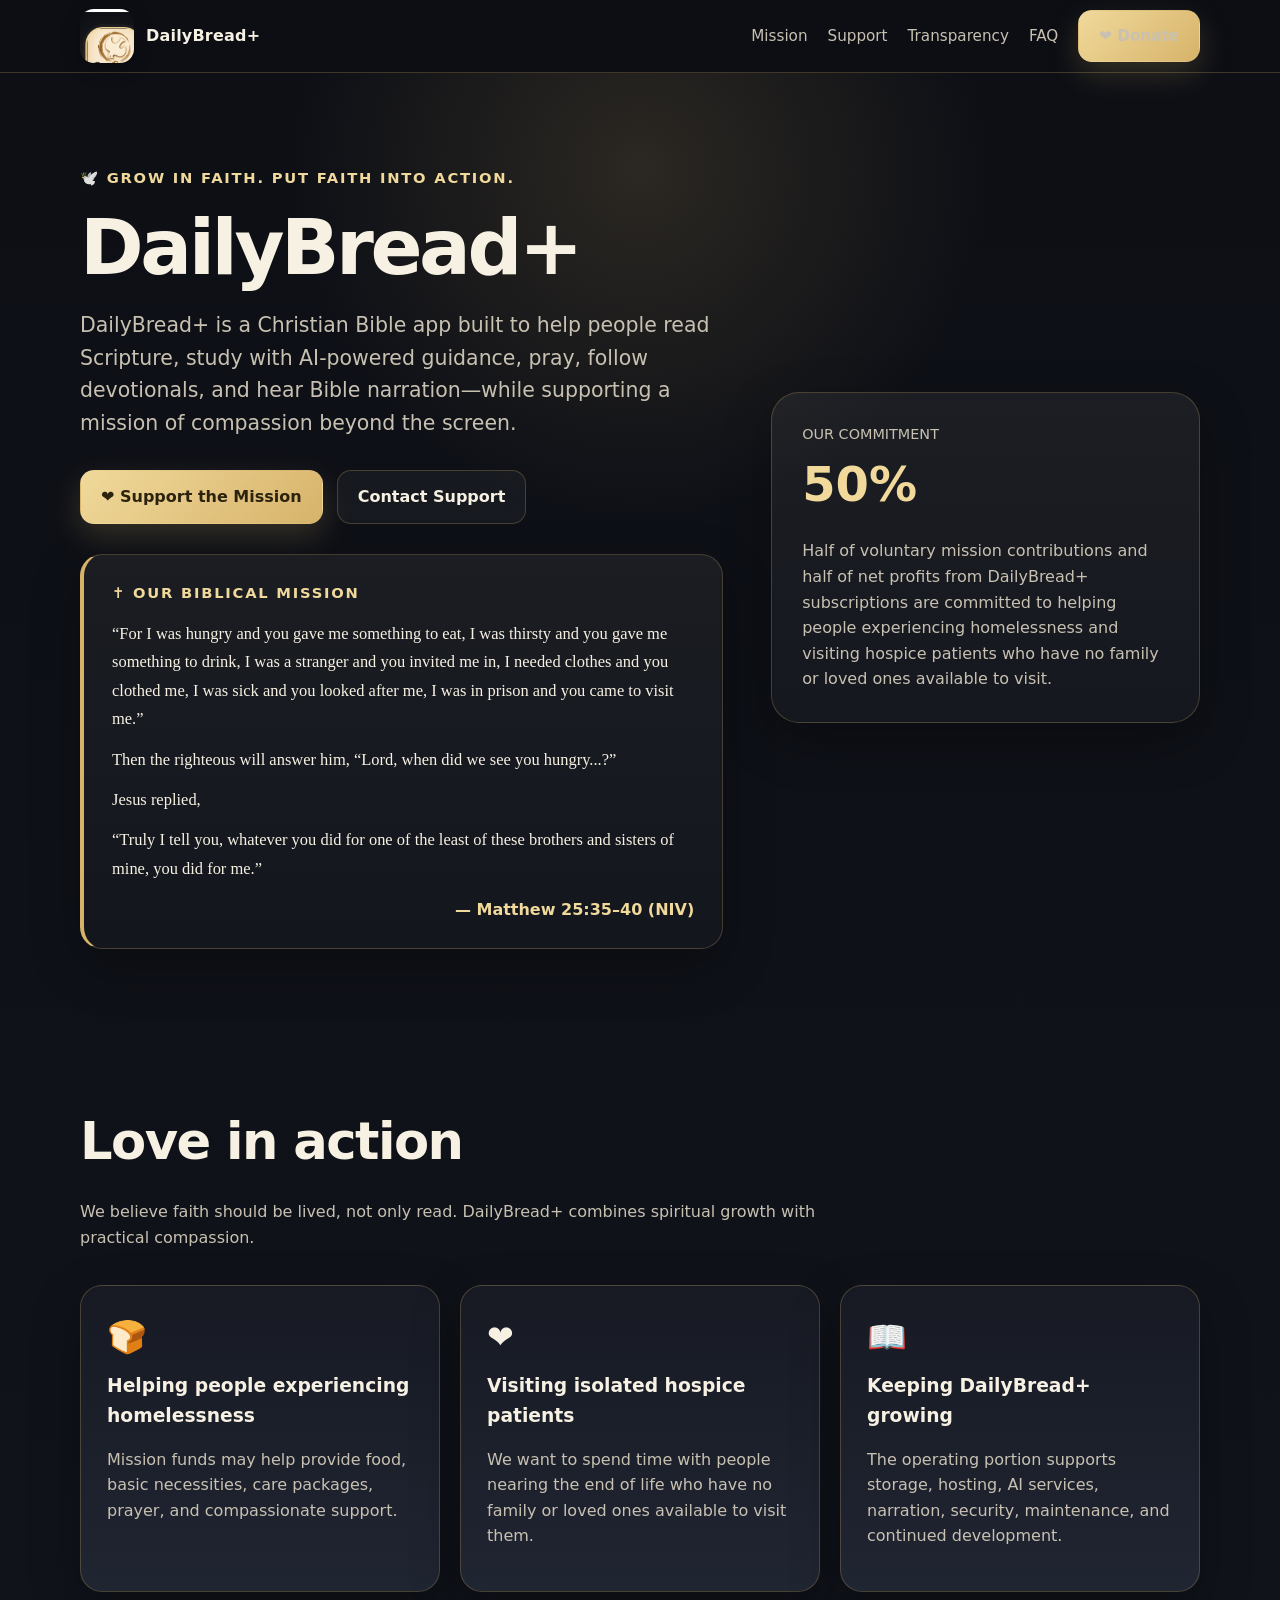
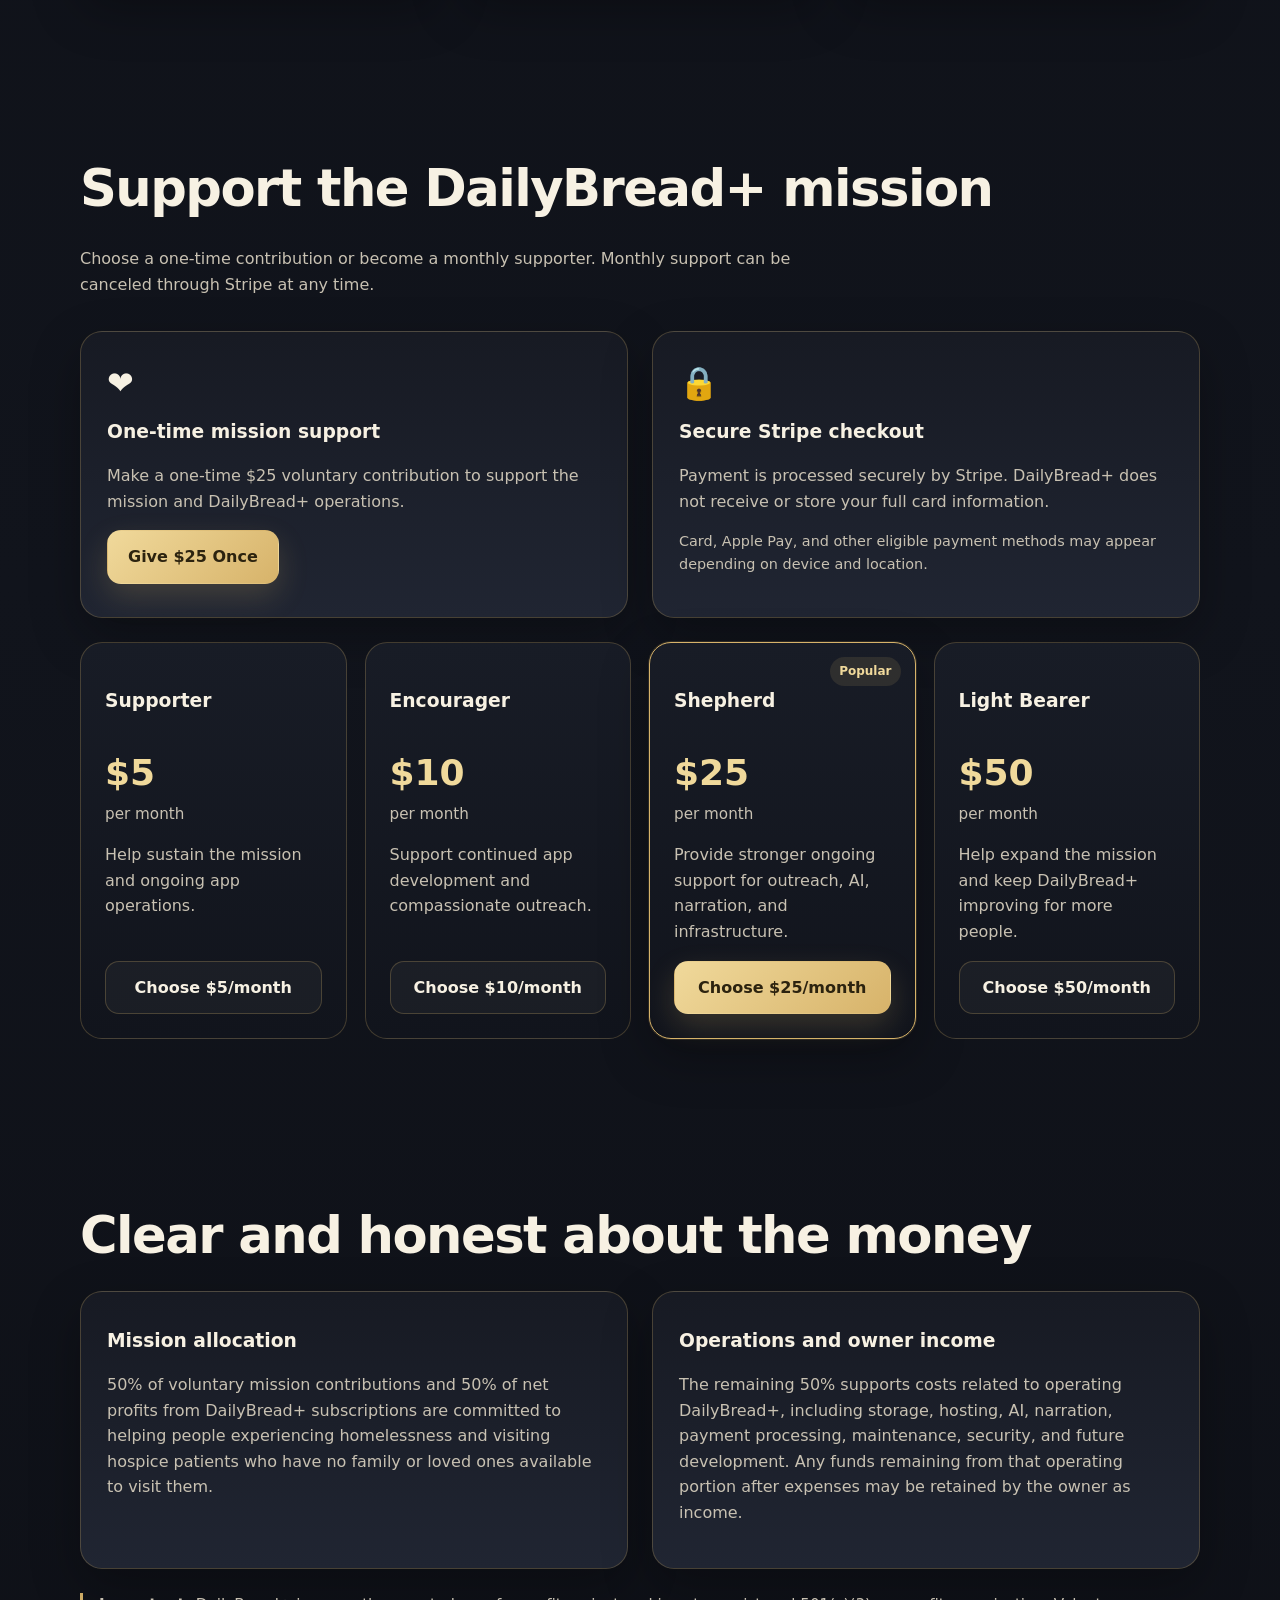
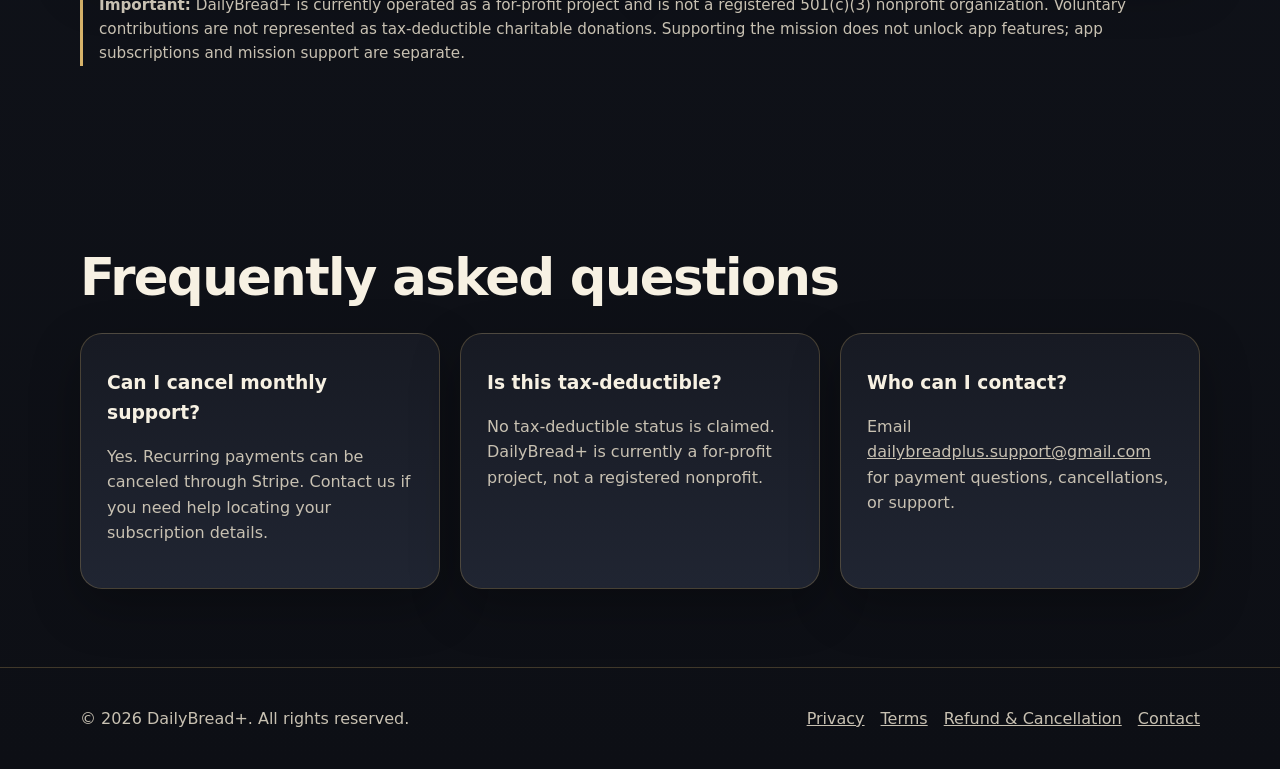
==== commit 3d08d82d: "new" ====
--- a/index.html
+++ b/index.html
@@ -5,12 +5,13 @@
   <meta name="viewport" content="width=device-width,initial-scale=1" />
   <meta name="description" content="DailyBread+ is a Christian Bible app with AI Bible study, guided devotionals, prayer tools, narration, and a mission to serve people experiencing homelessness and isolated hospice patients." />
   <title>DailyBread+ | Faith in Action</title>
+  <link rel="icon" type="image/png" href="dailybreadplus-logo.png" />
   <link rel="stylesheet" href="styles.css" />
 </head>
 <body>
 <header class="nav">
   <div class="container nav-inner">
-    <a class="brand" href="#top"><span class="brand-mark">🕊️</span><span>DailyBread+</span></a>
+    <a class="brand" href="#top" aria-label="DailyBread+ home"><img class="brand-logo" src="dailybreadplus-logo.png" alt="DailyBread+ logo" /><span>DailyBread+</span></a>
     <nav class="nav-links" aria-label="Primary navigation">
       <a href="#mission">Mission</a><a href="#support">Support</a><a href="#transparency">Transparency</a><a href="#faq">FAQ</a>
       <a class="btn btn-primary" href="#support">❤️ Donate</a>
--- a/styles.css
+++ b/styles.css
@@ -67,3 +67,21 @@
 .small{font-size:.9rem;color:var(--muted)}
 @media (max-width:920px){.hero-grid,.split{grid-template-columns:1fr}.support-grid{grid-template-columns:repeat(2,1fr)}.grid-3{grid-template-columns:1fr}.nav-links a:not(.btn){display:none}}
 @media (max-width:620px){.support-grid{grid-template-columns:1fr}.hero{padding-top:64px}.hero-actions{flex-direction:column}.btn{width:100%}.nav-inner{min-height:64px}.hero-card{padding:22px}}
+
+
+.brand-logo {
+  width: 54px;
+  height: 54px;
+  object-fit: cover;
+  border-radius: 14px;
+  flex: 0 0 auto;
+  box-shadow: 0 6px 18px rgba(0, 0, 0, 0.28);
+}
+
+@media (max-width: 640px) {
+  .brand-logo {
+    width: 46px;
+    height: 46px;
+    border-radius: 12px;
+  }
+}
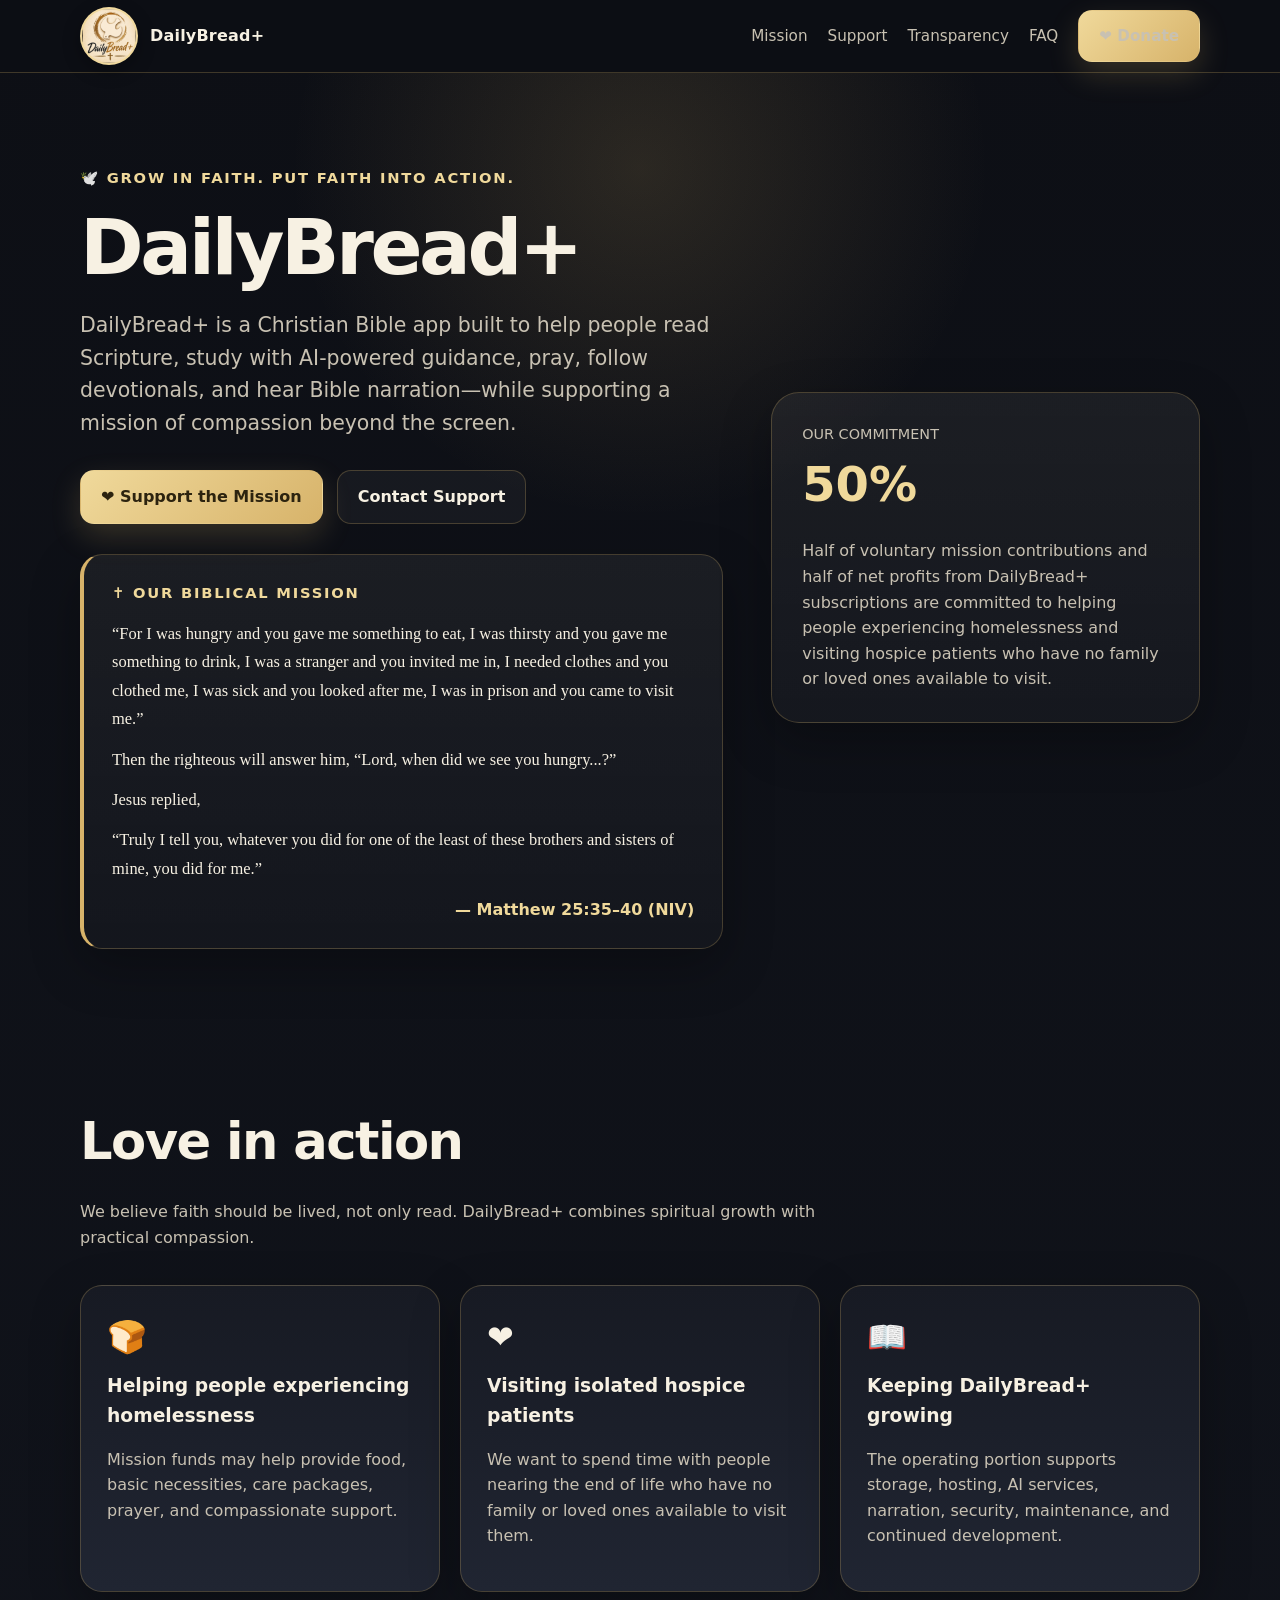
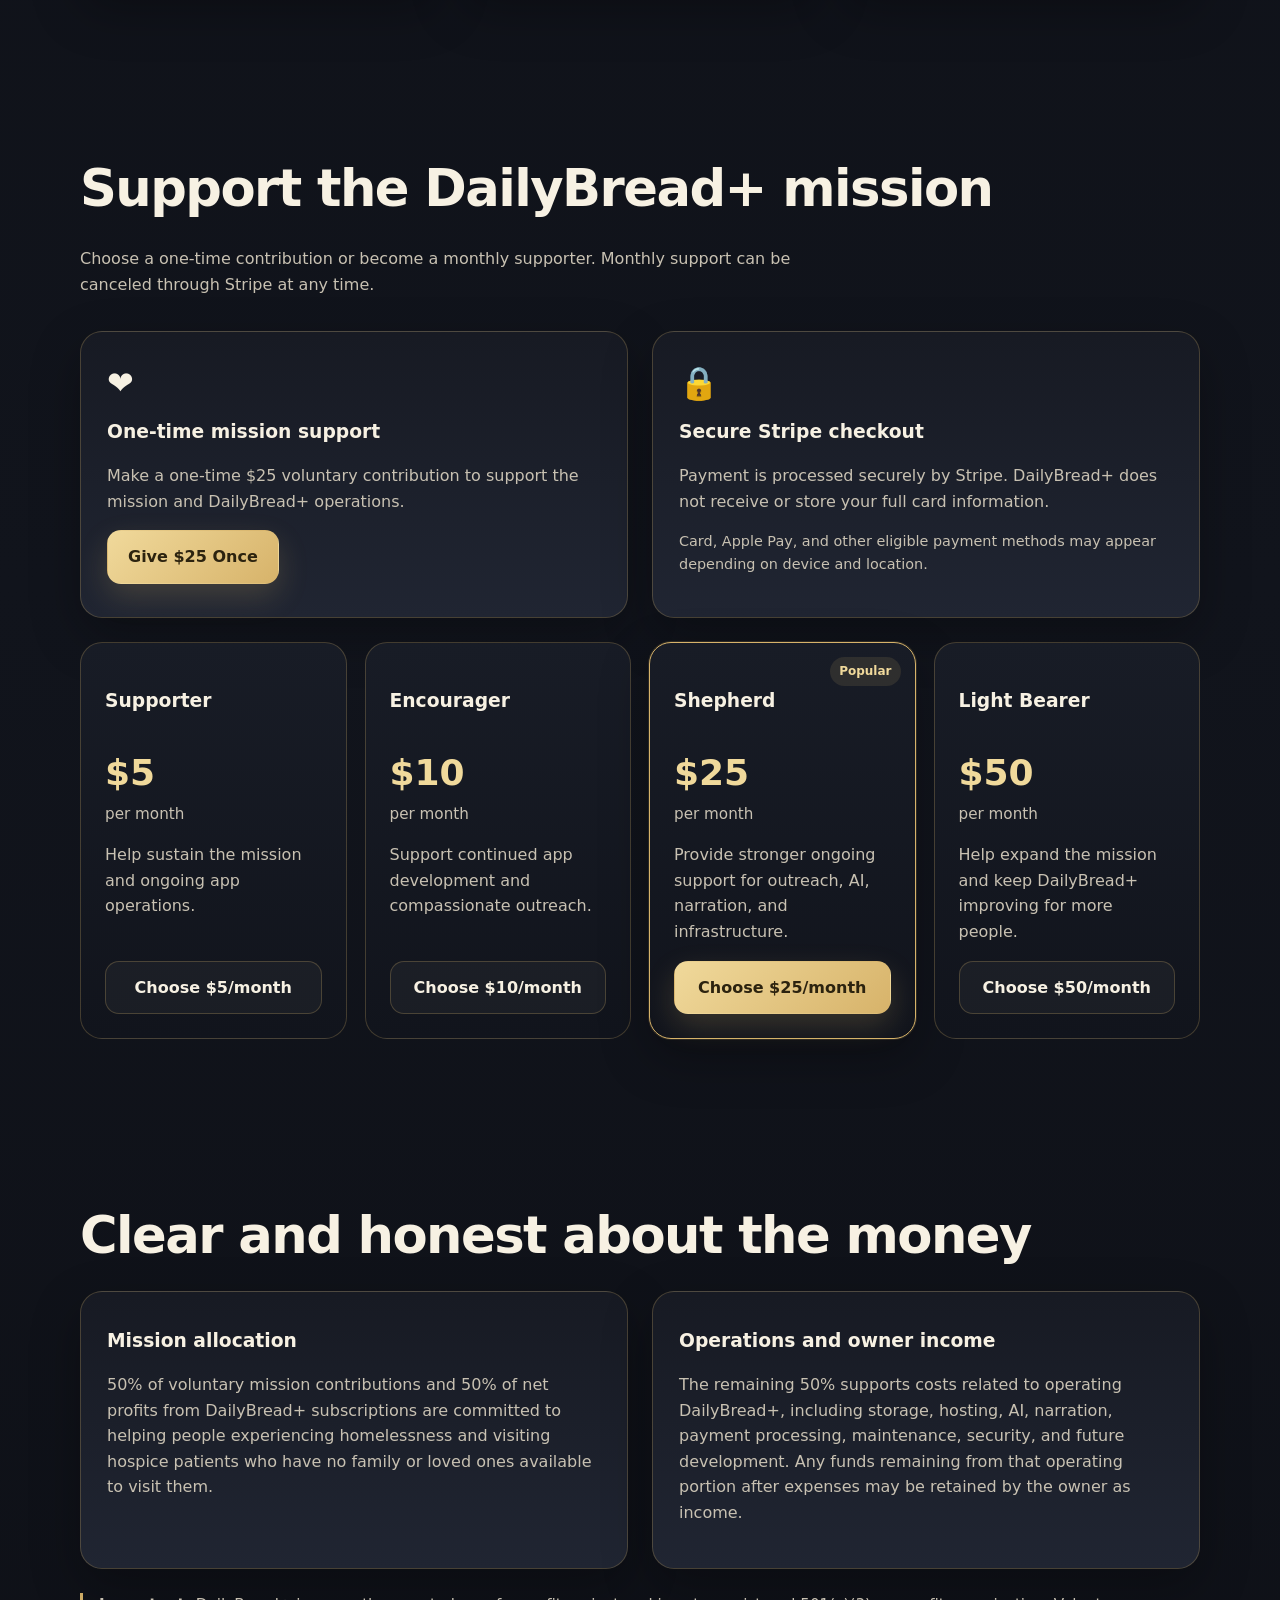
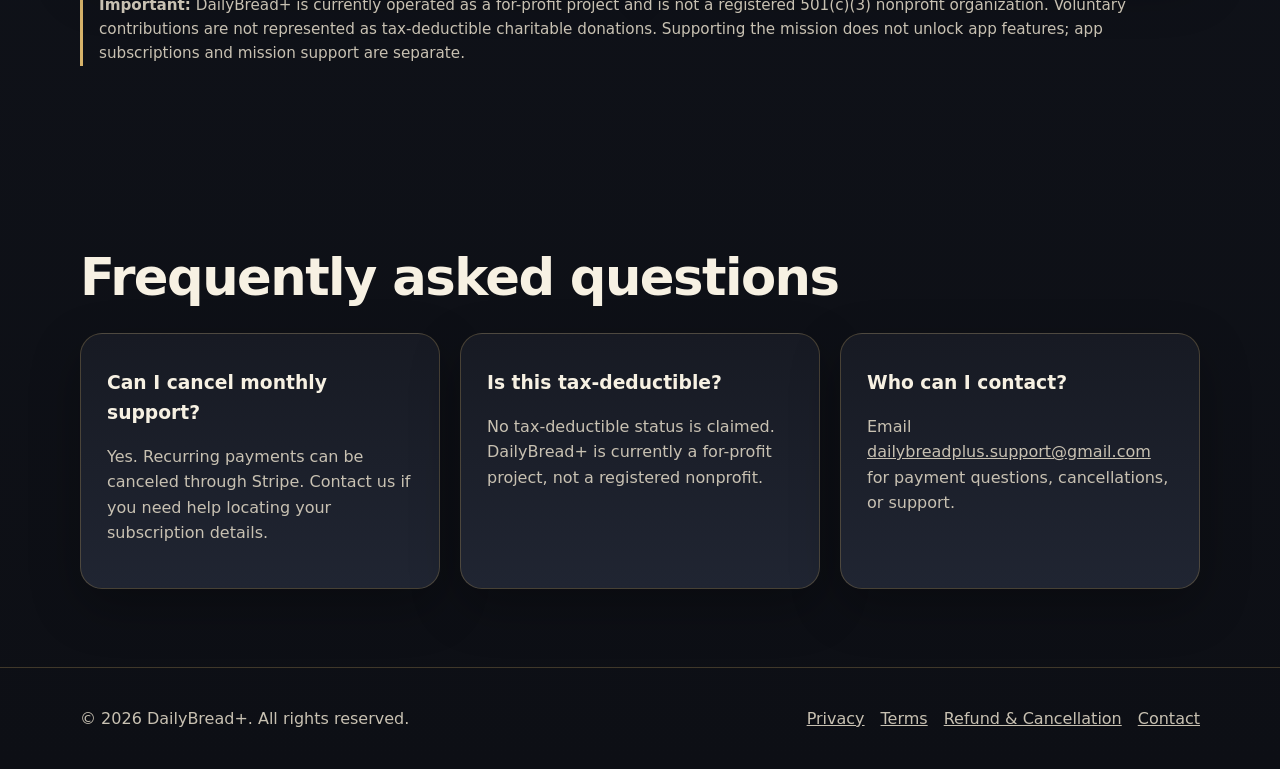
==== commit 32eebda3: "new" ====
--- a/index.html
+++ b/index.html
@@ -5,13 +5,13 @@
   <meta name="viewport" content="width=device-width,initial-scale=1" />
   <meta name="description" content="DailyBread+ is a Christian Bible app with AI Bible study, guided devotionals, prayer tools, narration, and a mission to serve people experiencing homelessness and isolated hospice patients." />
   <title>DailyBread+ | Faith in Action</title>
-  <link rel="icon" type="image/png" href="dailybreadplus-logo.png" />
+  <link rel="icon" type="image/png" href="assets/images/dailybread_logo.png" />
   <link rel="stylesheet" href="styles.css" />
 </head>
 <body>
 <header class="nav">
   <div class="container nav-inner">
-    <a class="brand" href="#top" aria-label="DailyBread+ home"><img class="brand-logo" src="dailybreadplus-logo.png" alt="DailyBread+ logo" /><span>DailyBread+</span></a>
+    <a class="brand" href="#top" aria-label="DailyBread+ home"><img class="brand-logo" src="assets/images/dailybread_logo.png" alt="DailyBread+ logo" /><span>DailyBread+</span></a>
     <nav class="nav-links" aria-label="Primary navigation">
       <a href="#mission">Mission</a><a href="#support">Support</a><a href="#transparency">Transparency</a><a href="#faq">FAQ</a>
       <a class="btn btn-primary" href="#support">❤️ Donate</a>
--- a/styles.css
+++ b/styles.css
@@ -69,19 +69,28 @@
 @media (max-width:620px){.support-grid{grid-template-columns:1fr}.hero{padding-top:64px}.hero-actions{flex-direction:column}.btn{width:100%}.nav-inner{min-height:64px}.hero-card{padding:22px}}
 
 
+/* DailyBread+ circular header logo */
 .brand-logo {
-  width: 54px;
-  height: 54px;
-  object-fit: cover;
-  border-radius: 14px;
-  flex: 0 0 auto;
-  box-shadow: 0 6px 18px rgba(0, 0, 0, 0.28);
+  width: 58px;
+  height: 58px;
+  display: block;
+  flex: 0 0 58px;
+  object-fit: contain;
+  object-position: center;
+  border-radius: 50%;
+  background: #f4dfaa;
+  border: 2px solid rgba(240, 217, 155, 0.8);
+  box-shadow: 0 6px 18px rgba(0, 0, 0, 0.32);
 }
 
 @media (max-width: 640px) {
+  .brand {
+    gap: 10px;
+  }
+
   .brand-logo {
-    width: 46px;
-    height: 46px;
-    border-radius: 12px;
+    width: 50px;
+    height: 50px;
+    flex-basis: 50px;
   }
 }
